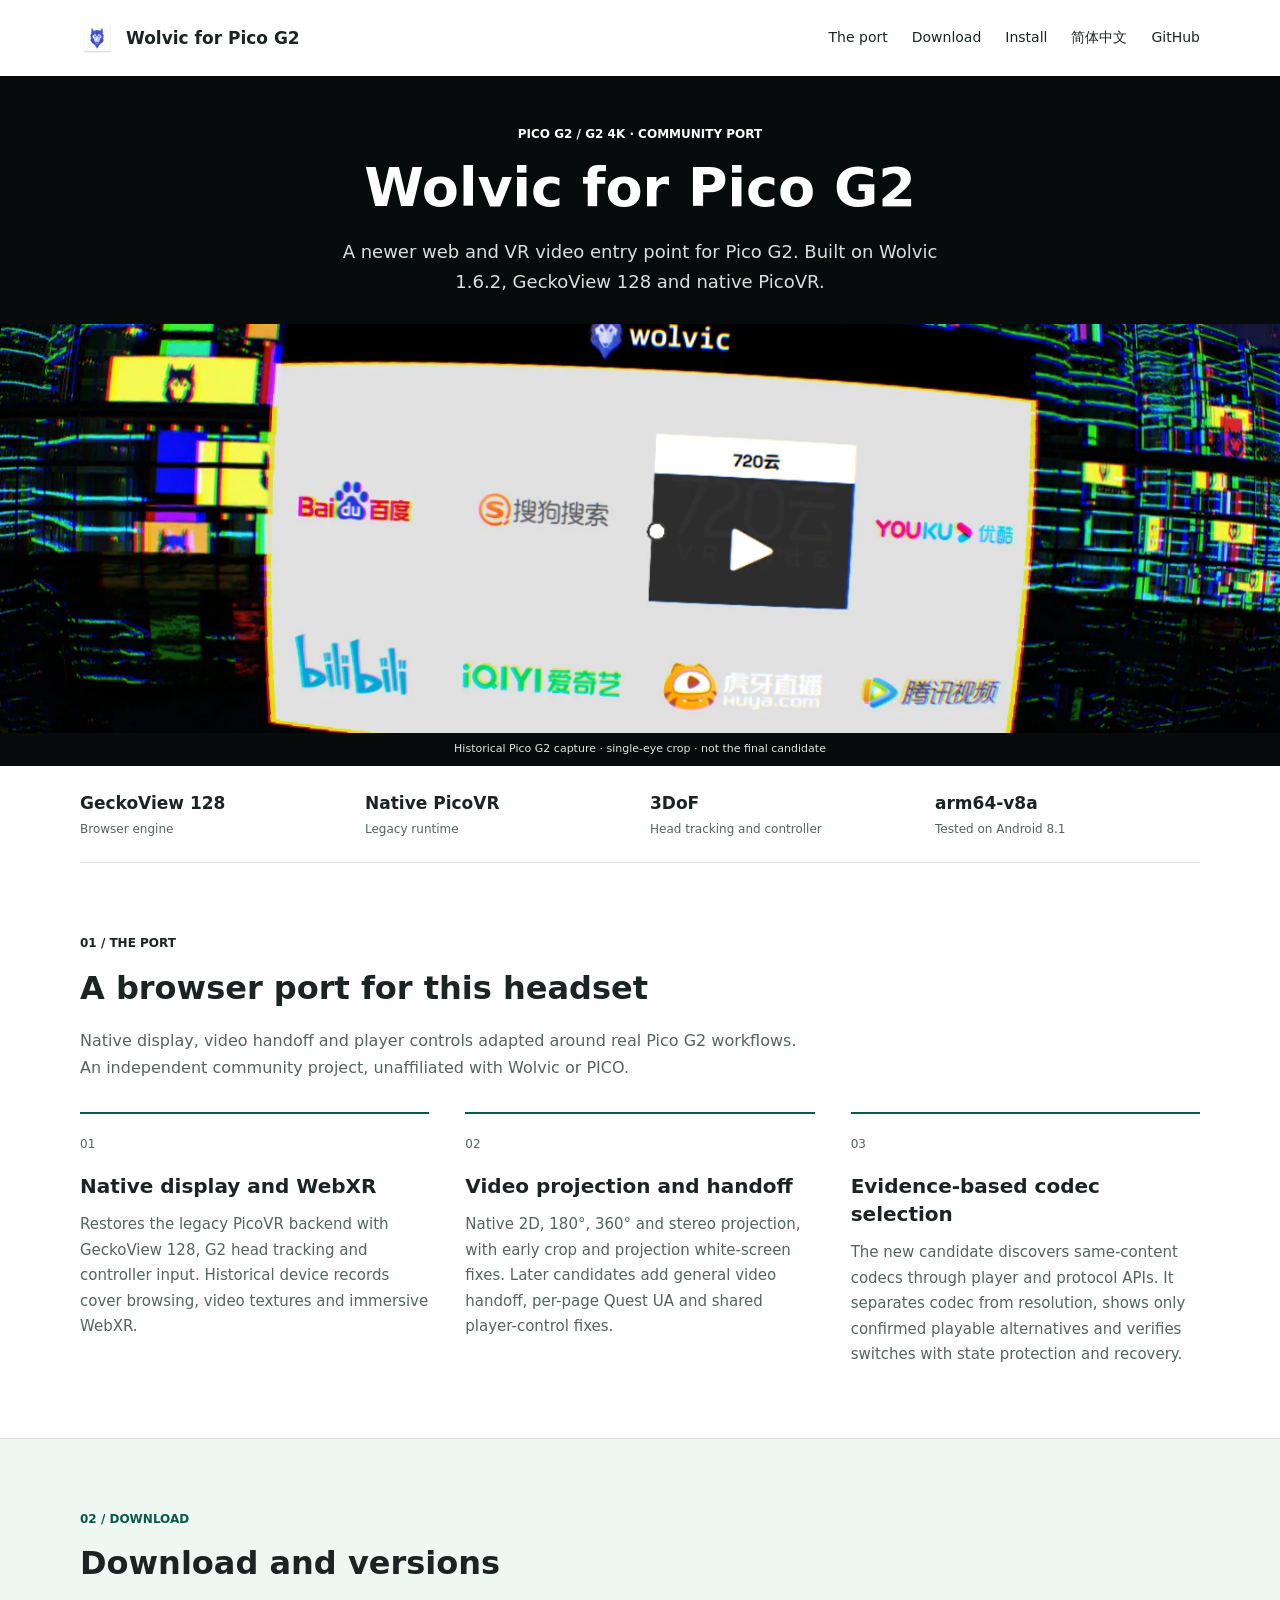
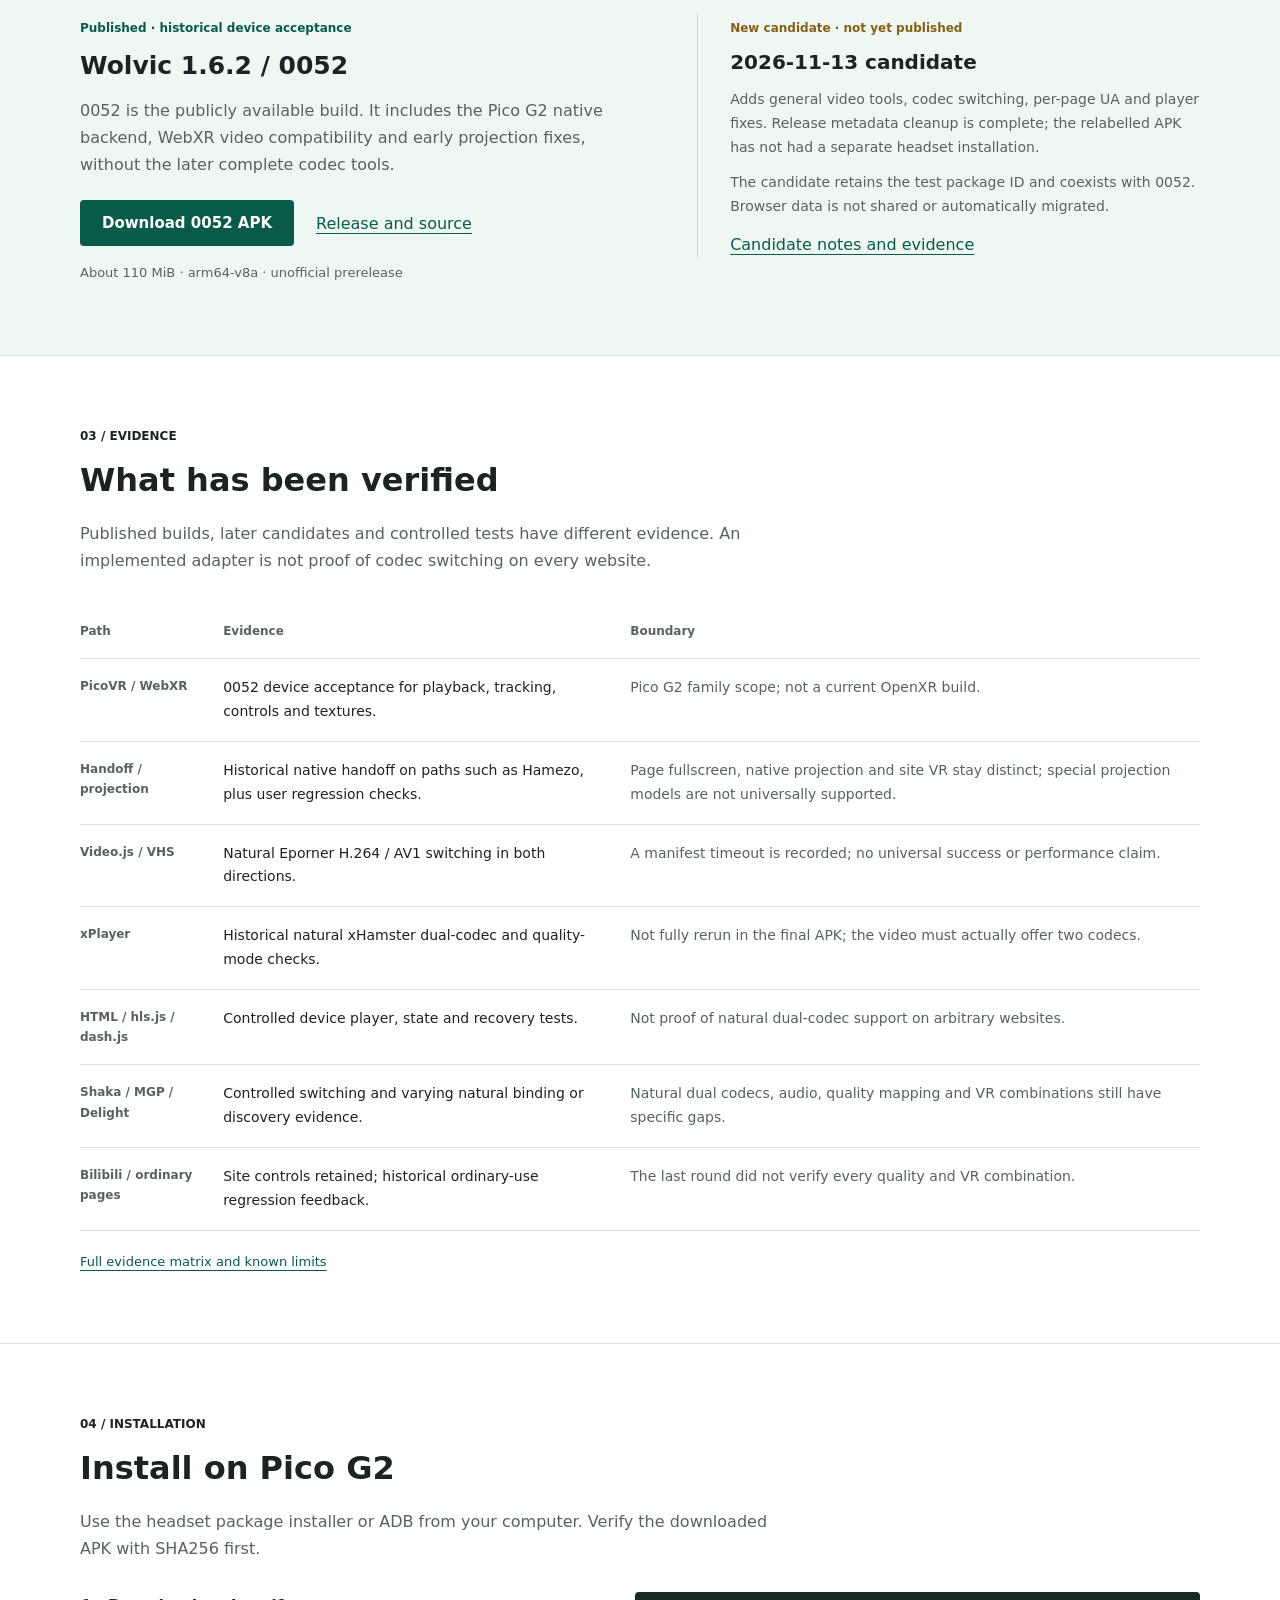
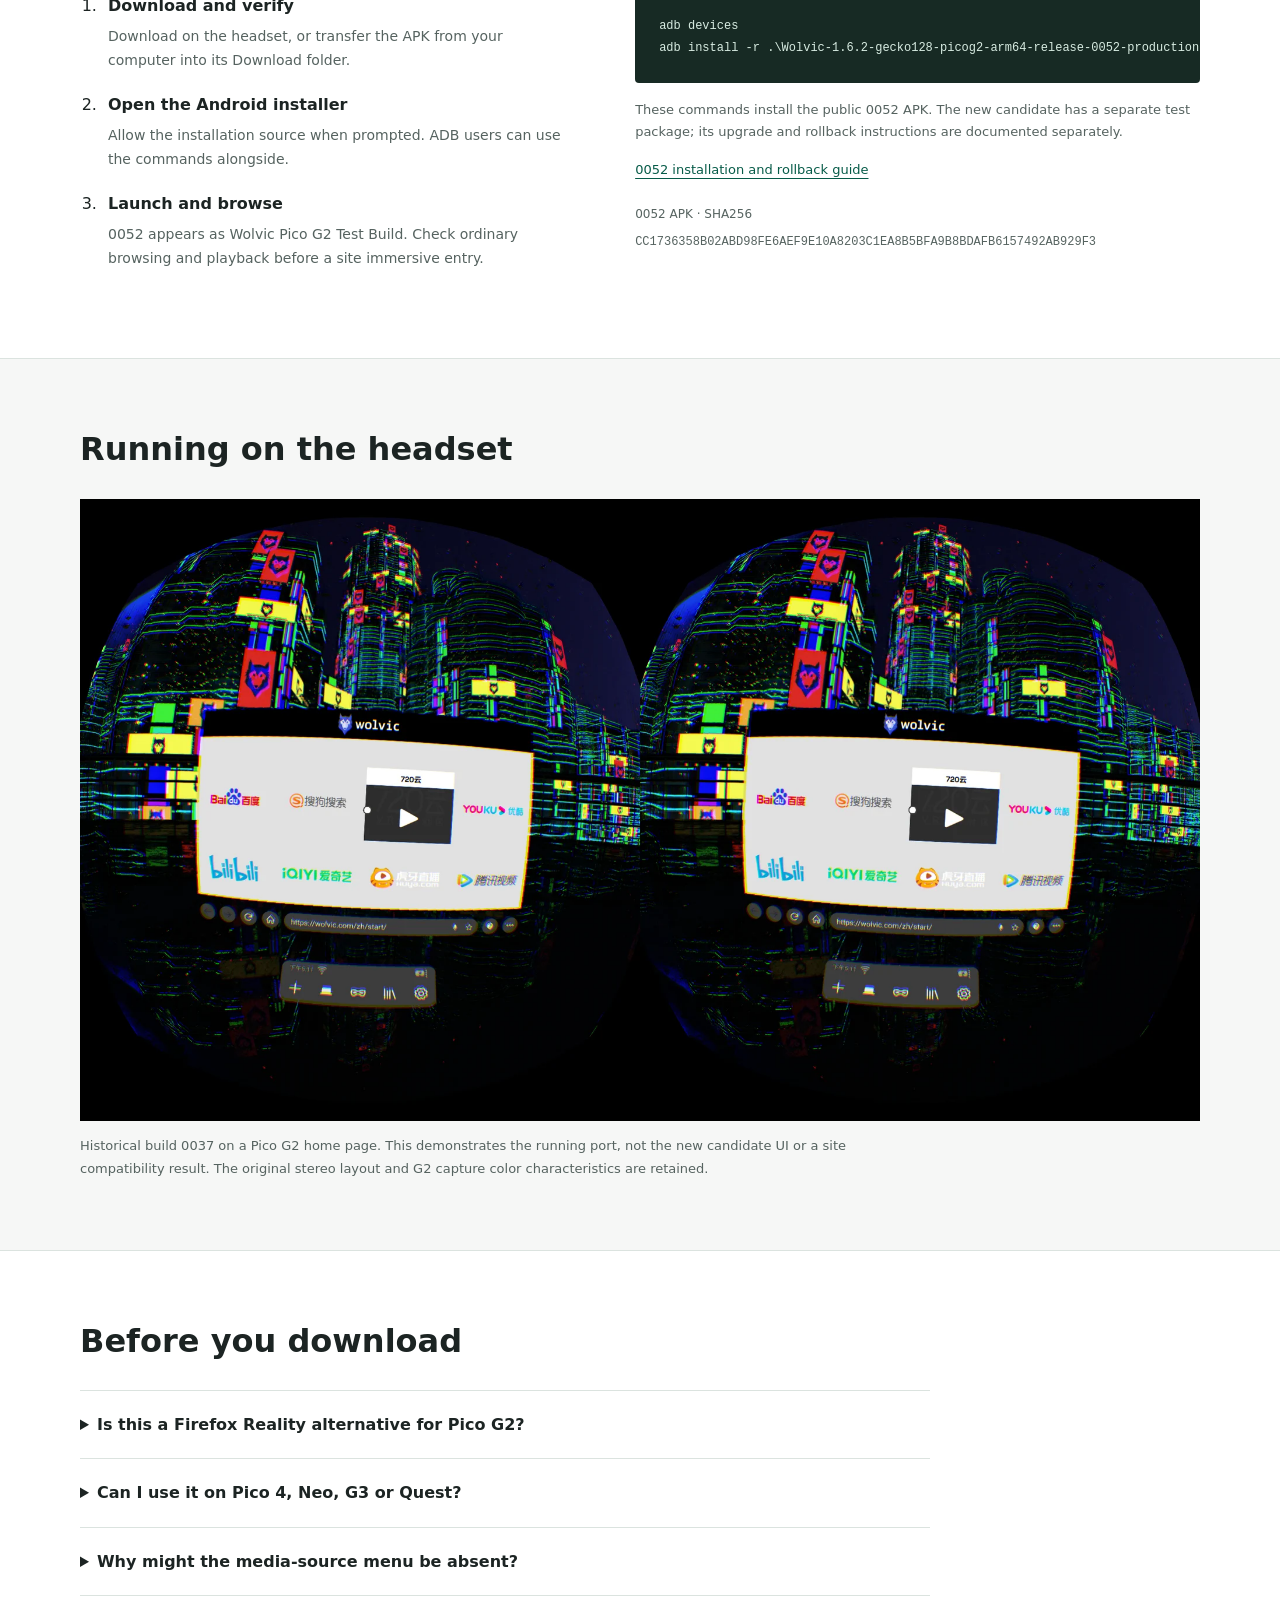
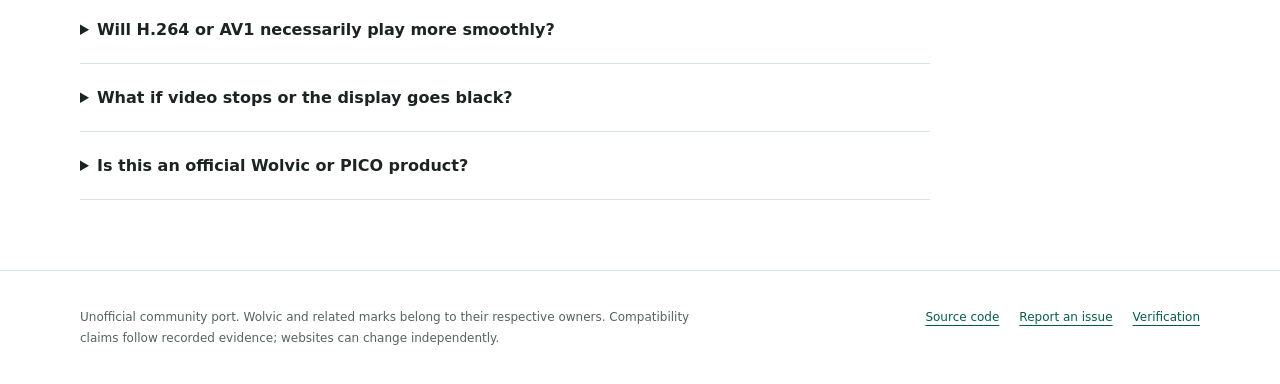
==== site/en/index.html @ 1dfa5e68 "Prepare Pico G2 release source and bilingual Pages showcase" ====
<!doctype html>
<html lang="en">
<head>
  <meta charset="utf-8">
  <meta name="viewport" content="width=device-width, initial-scale=1">
  <title>Wolvic for Pico G2 | G2 / G2 4K VR Browser</title>
  <meta name="description" content="An unofficial Wolvic browser for Pico G2 / G2 4K, with GeckoView 128, native PicoVR, 3DoF and WebXR video compatibility. Download the APK, installation guide and tested scope.">
  <meta name="robots" content="index,follow,max-image-preview:large">
  <link rel="canonical" href="https://c-y-t-258.github.io/wolvic-pico-g2-port/en/">
  <link rel="alternate" hreflang="zh-CN" href="https://c-y-t-258.github.io/wolvic-pico-g2-port/">
  <link rel="alternate" hreflang="en" href="https://c-y-t-258.github.io/wolvic-pico-g2-port/en/">
  <link rel="alternate" hreflang="x-default" href="https://c-y-t-258.github.io/wolvic-pico-g2-port/">
  <meta property="og:type" content="website">
  <meta property="og:site_name" content="Wolvic for Pico G2">
  <meta property="og:title" content="Wolvic for Pico G2 | G2 / G2 4K VR Browser">
  <meta property="og:description" content="An unofficial Wolvic browser for Pico G2 / G2 4K, with GeckoView 128, native PicoVR, 3DoF and WebXR video compatibility. Download the APK, installation guide and tested scope.">
  <meta property="og:url" content="https://c-y-t-258.github.io/wolvic-pico-g2-port/en/">
  <meta property="og:locale" content="en_US">
  <meta property="og:image" content="https://c-y-t-258.github.io/wolvic-pico-g2-port/assets/social-preview.png">
  <meta property="og:image:width" content="1200">
  <meta property="og:image:height" content="630">
  <meta property="og:image:alt" content="Wolvic for Pico G2 — GeckoView 128 / native PicoVR">
  <meta name="twitter:card" content="summary_large_image">
  <meta name="twitter:title" content="Wolvic for Pico G2 | G2 / G2 4K VR Browser">
  <meta name="twitter:description" content="An unofficial Wolvic browser for Pico G2 / G2 4K, with GeckoView 128, native PicoVR, 3DoF and WebXR video compatibility. Download the APK, installation guide and tested scope.">
  <meta name="twitter:image" content="https://c-y-t-258.github.io/wolvic-pico-g2-port/assets/social-preview.png">
  <meta name="theme-color" content="#075b48">
  <link rel="icon" href="../assets/wolvic-icon.png" type="image/png">
  <link rel="stylesheet" href="../assets/style.css">
  <script type="application/ld+json">{"@context":"https://schema.org","@type":"SoftwareApplication","name":"Wolvic for Pico G2","alternateName":["Pico G2 Wolvic browser","Pico G2 浏览器"],"applicationCategory":"BrowserApplication","operatingSystem":"Android (Pico G2, arm64-v8a)","description":"An unofficial Wolvic browser for Pico G2 / G2 4K, with GeckoView 128, native PicoVR, 3DoF and WebXR video compatibility. Download the APK, installation guide and tested scope.","url":"https://c-y-t-258.github.io/wolvic-pico-g2-port/en/","image":"https://c-y-t-258.github.io/wolvic-pico-g2-port/assets/wolvic-icon.png","softwareVersion":"1.6.2 / 0052","downloadUrl":"https://github.com/C-Y-T-258/wolvic-pico-g2-port/releases/download/picog2-1.6.2-0052/Wolvic-1.6.2-gecko128-picog2-arm64-release-0052-production-signed.apk","author":{"@type":"Person","name":"C-Y-T-258","url":"https://github.com/C-Y-T-258"},"offers":{"@type":"Offer","price":"0","priceCurrency":"USD"},"license":"https://github.com/C-Y-T-258/wolvic-pico-g2-port/blob/main/LICENSE","isBasedOn":"https://github.com/Igalia/wolvic"}</script>
</head>
<body>
  <a class="skip" href="#main">Skip to content</a>
  <header class="wrap topbar">
    <a class="identity" href="../index.html"><img src="../assets/wolvic-icon.png" alt="" width="34" height="34">Wolvic for Pico G2</a>
    <nav aria-label="Main navigation">
      <a href="#results">The port</a><a href="#download">Download</a><a href="#install">Install</a>
      <a href="../index.html" lang="zh-CN">简体中文</a>
      <a href="https://github.com/C-Y-T-258/wolvic-pico-g2-port">GitHub</a>
    </nav>
  </header>
  <main id="main">
    <section class="hero" aria-labelledby="title">
      <img class="hero-image" src="../assets/headset-single-eye.webp" alt="Historical Wolvic home page running inside the Pico G2 virtual environment" width="1440" height="1040" fetchpriority="high">
      <div class="hero-copy"><span class="eyebrow">Pico G2 / G2 4K · Community port</span><h1 id="title">Wolvic for Pico G2</h1><p>A newer web and VR video entry point for Pico G2. Built on Wolvic 1.6.2, GeckoView 128 and native PicoVR.</p></div>
      <p class="image-note">Historical Pico G2 capture · single-eye crop · not the final candidate</p>
    </section>
    <div class="wrap specbar"><div><strong>GeckoView 128</strong><span>Browser engine</span></div><div><strong>Native PicoVR</strong><span>Legacy runtime</span></div><div><strong>3DoF</strong><span>Head tracking and controller</span></div><div><strong>arm64-v8a</strong><span>Tested on Android 8.1</span></div></div>
    <section id="results" class="section"><div class="wrap">
      <span class="eyebrow">01 / The port</span><h2>A browser port for this headset</h2><p class="section-lead">Native display, video handoff and player controls adapted around real Pico G2 workflows. An independent community project, unaffiliated with Wolvic or PICO.</p>
      <div class="features"><article class="feature"><span class="number">01</span><h3>Native display and WebXR</h3><p>Restores the legacy PicoVR backend with GeckoView 128, G2 head tracking and controller input. Historical device records cover browsing, video textures and immersive WebXR.</p></article><article class="feature"><span class="number">02</span><h3>Video projection and handoff</h3><p>Native 2D, 180°, 360° and stereo projection, with early crop and projection white-screen fixes. Later candidates add general video handoff, per-page Quest UA and shared player-control fixes.</p></article><article class="feature"><span class="number">03</span><h3>Evidence-based codec selection</h3><p>The new candidate discovers same-content codecs through player and protocol APIs. It separates codec from resolution, shows only confirmed playable alternatives and verifies switches with state protection and recovery.</p></article></div>
    </div></section>
    <section id="download" class="section download-band"><div class="wrap">
      <div class="section-title"><div><span class="eyebrow">02 / Download</span><h2>Download and versions</h2></div></div>
      <div class="release-layout"><article>
        <span class="status">Published · historical device acceptance</span><h3 class="release-title">Wolvic 1.6.2 / 0052</h3><p class="release-copy">0052 is the publicly available build. It includes the Pico G2 native backend, WebXR video compatibility and early projection fixes, without the later complete codec tools.</p>
        <div class="actions"><a class="button" href="https://github.com/C-Y-T-258/wolvic-pico-g2-port/releases/download/picog2-1.6.2-0052/Wolvic-1.6.2-gecko128-picog2-arm64-release-0052-production-signed.apk">Download 0052 APK</a><a href="https://github.com/C-Y-T-258/wolvic-pico-g2-port/releases/tag/picog2-1.6.2-0052">Release and source</a></div>
        <p class="meta">About 110 MiB · arm64-v8a · unofficial prerelease</p>
      </article><article class="candidate"><span class="status pending">New candidate · not yet published</span><h3>2026-11-13 candidate</h3><p>Adds general video tools, codec switching, per-page UA and player fixes. Release metadata cleanup is complete; the relabelled APK has not had a separate headset installation.</p><p>The candidate retains the test package ID and coexists with 0052. Browser data is not shared or automatically migrated.</p><a href="https://github.com/C-Y-T-258/wolvic-pico-g2-port/blob/main/docs/RELEASE_20261113.md">Candidate notes and evidence</a></article></div>
    </div></section>
    <section id="coverage" class="section"><div class="wrap">
      <span class="eyebrow">03 / Evidence</span><h2>What has been verified</h2><p class="section-lead">Published builds, later candidates and controlled tests have different evidence. An implemented adapter is not proof of codec switching on every website.</p>
      <div class="table-scroll" role="region" aria-label="What has been verified" tabindex="0"><table><thead><tr><th scope="col">Path</th><th scope="col">Evidence</th><th scope="col">Boundary</th></tr></thead><tbody><tr><th scope="row">PicoVR / WebXR</th><td data-label="Evidence">0052 device acceptance for playback, tracking, controls and textures.</td><td data-label="Boundary">Pico G2 family scope; not a current OpenXR build.</td></tr><tr><th scope="row">Handoff / projection</th><td data-label="Evidence">Historical native handoff on paths such as Hamezo, plus user regression checks.</td><td data-label="Boundary">Page fullscreen, native projection and site VR stay distinct; special projection models are not universally supported.</td></tr><tr><th scope="row">Video.js / VHS</th><td data-label="Evidence">Natural Eporner H.264 / AV1 switching in both directions.</td><td data-label="Boundary">A manifest timeout is recorded; no universal success or performance claim.</td></tr><tr><th scope="row">xPlayer</th><td data-label="Evidence">Historical natural xHamster dual-codec and quality-mode checks.</td><td data-label="Boundary">Not fully rerun in the final APK; the video must actually offer two codecs.</td></tr><tr><th scope="row">HTML / hls.js / dash.js</th><td data-label="Evidence">Controlled device player, state and recovery tests.</td><td data-label="Boundary">Not proof of natural dual-codec support on arbitrary websites.</td></tr><tr><th scope="row">Shaka / MGP / Delight</th><td data-label="Evidence">Controlled switching and varying natural binding or discovery evidence.</td><td data-label="Boundary">Natural dual codecs, audio, quality mapping and VR combinations still have specific gaps.</td></tr><tr><th scope="row">Bilibili / ordinary pages</th><td data-label="Evidence">Site controls retained; historical ordinary-use regression feedback.</td><td data-label="Boundary">The last round did not verify every quality and VR combination.</td></tr></tbody></table></div>
      <p class="evidence-note"><a href="https://github.com/C-Y-T-258/wolvic-pico-g2-port/blob/main/docs/RELEASE_20261113.md">Full evidence matrix and known limits</a></p>
    </div></section>
    <section id="install" class="section"><div class="wrap">
      <span class="eyebrow">04 / Installation</span><h2>Install on Pico G2</h2><p class="section-lead">Use the headset package installer or ADB from your computer. Verify the downloaded APK with SHA256 first.</p>
      <div class="install-grid"><ol class="steps"><li><strong>Download and verify</strong><p>Download on the headset, or transfer the APK from your computer into its Download folder.</p></li><li><strong>Open the Android installer</strong><p>Allow the installation source when prompted. ADB users can use the commands alongside.</p></li><li><strong>Launch and browse</strong><p>0052 appears as Wolvic Pico G2 Test Build. Check ordinary browsing and playback before a site immersive entry.</p></li></ol>
      <div><pre class="terminal"><code>adb devices
adb install -r .\Wolvic-1.6.2-gecko128-picog2-arm64-release-0052-production-signed.apk</code></pre><p class="meta">These commands install the public 0052 APK. The new candidate has a separate test package; its upgrade and rollback instructions are documented separately.</p><p class="meta"><a href="https://github.com/C-Y-T-258/wolvic-pico-g2-port/blob/main/README.md">0052 installation and rollback guide</a></p>
      <div class="checksum">0052 APK · SHA256<code>CC1736358B02ABD98FE6AEF9E10A8203C1EA8B5BFA9B8BDAFB6157492AB929F3</code></div></div></div>
    </div></section>
    <section class="section gallery"><div class="wrap"><div class="section-title"><h2>Running on the headset</h2></div>
      <figure><a href="../assets/headset-stereo.webp"><img src="../assets/headset-stereo.webp" alt="Stereo screenshot of Wolvic build 0037 running on Pico G2" width="1920" height="1067" loading="lazy"></a><figcaption>Historical build 0037 on a Pico G2 home page. This demonstrates the running port, not the new candidate UI or a site compatibility result. The original stereo layout and G2 capture color characteristics are retained.</figcaption></figure>
    </div></section>
    <section id="faq" class="section"><div class="wrap"><h2>Before you download</h2><div class="faq" style="margin-top:28px"><details><summary>Is this a Firefox Reality alternative for Pico G2?</summary><p>It is a community alternative based on Wolvic 1.6.2 and GeckoView 128. It brings a newer web engine to Pico G2, without promising compatibility with every modern website or streaming service.</p></details><details><summary>Can I use it on Pico 4, Neo, G3 or Quest?</summary><p>This port targets the Pico G2 / G2 4K family. The tested device is a G2 running Android 8.1; builds are arm64 only. Other headsets are unverified and should use their officially supported browser.</p></details><details><summary>Why might the media-source menu be absent?</summary><p>Codec selection belongs to the new candidate, not the complete 0052 feature set. It requires at least two verified playable codecs for the same content. Single codecs, resolution-only choices, unknown identity or unsupported playback stay hidden.</p></details><details><summary>Will H.264 or AV1 necessarily play more smoothly?</summary><p>No. Network, bitrate, resolution, player and device decoding support all affect playback. The recorded tests demonstrate switching on specific paths, not a controlled same-spec performance comparison.</p></details><details><summary>What if video stops or the display goes black?</summary><p>Separate network failures from decoding problems and test ordinary video first. A full headset reboot recovered a historical codec/Surface resource failure; that is a recovery method, not a proven permanent fix.</p></details><details><summary>Is this an official Wolvic or PICO product?</summary><p>No. This is a community legacy-device port using native PicoVR rather than the current picoxr OpenXR backend. Derived source is MPL-2.0; third-party components retain their own licenses.</p></details></div></div></section>
  </main>
  <footer class="wrap footer"><p>Unofficial community port. Wolvic and related marks belong to their respective owners. Compatibility claims follow recorded evidence; websites can change independently.</p><div class="footer-links"><a href="https://github.com/C-Y-T-258/wolvic-pico-g2-port">Source code</a><a href="https://github.com/C-Y-T-258/wolvic-pico-g2-port/issues">Report an issue</a><a href="https://github.com/C-Y-T-258/wolvic-pico-g2-port/blob/main/docs/VERIFICATION.md">Verification</a></div></footer>
</body>
</html>
---- site/assets/style.css ----
:root {
  color-scheme: light;
  --ink: #1c2423;
  --muted: #566360;
  --paper: #ffffff;
  --line: #dbe3df;
  --green: #075b48;
  --pale: #eff7f3;
  --gold: #856014;
}
* { box-sizing: border-box; }
html { scroll-behavior: smooth; scroll-padding-top: 88px; }
body { margin: 0; background: var(--paper); color: var(--ink); font: 16px/1.7 system-ui, -apple-system, "Segoe UI", "Microsoft YaHei", sans-serif; letter-spacing: 0; }
a { color: var(--green); text-underline-offset: 4px; }
a:hover { text-decoration-thickness: 2px; }
a:focus-visible, summary:focus-visible { outline: 3px solid #bd7c11; outline-offset: 5px; }
img { display: block; max-width: 100%; height: auto; }
h1, h2, h3, p { margin: 0; }
h1 { font-size: 54px; line-height: 1.12; font-weight: 650; }
h2 { font-size: 32px; line-height: 1.3; font-weight: 650; }
h3 { font-size: 20px; line-height: 1.4; font-weight: 650; }
p + p { margin-top: 16px; }
.wrap { width: min(1120px, calc(100% - 64px)); margin-inline: auto; }
.skip { position: absolute; left: 12px; top: -100px; z-index: 20; background: white; padding: 12px; }
.skip:focus { top: 12px; }
.topbar { min-height: 76px; display: flex; align-items: center; gap: 24px; justify-content: space-between; }
.identity { display: flex; align-items: center; gap: 12px; color: var(--ink); text-decoration: none; font-size: 17px; font-weight: 650; }
.identity img { width: 34px; height: 34px; }
nav { display: flex; flex-wrap: wrap; gap: 24px; align-items: center; font-size: 14px; }
nav a { color: var(--ink); text-decoration: none; padding: 8px 0; }
nav a:hover { text-decoration: underline; }
.hero { position: relative; isolation: isolate; overflow: hidden; height: min(690px, calc(100svh - 148px)); min-height: 480px; background: #080b0b; color: white; text-align: center; }
.hero-image { position: absolute; z-index: -1; inset: auto 0 0; width: 100%; height: 64%; object-fit: cover; object-position: center 40%; }
.hero-copy { padding-top: 48px; max-width: 850px; margin-inline: auto; padding-inline: 24px; }
.eyebrow { display: block; margin-bottom: 14px; text-transform: uppercase; font-size: 12px; font-weight: 650; letter-spacing: 0; }
.hero p { font-size: 18px; color: #d9e1df; max-width: 640px; margin: 18px auto 0; }
.hero .image-note { position: absolute; bottom: 0; left: 0; right: 0; padding: 7px 12px; background: #080b0b; font-size: 11px; color: #dce5df; margin: 0; max-width: none; }
.specbar { display: grid; grid-template-columns: repeat(4, 1fr); gap: 20px; padding-block: 23px; border-bottom: 1px solid var(--line); }
.specbar strong, .specbar span { display: block; }
.specbar strong { font-size: 17px; }
.specbar span { font-size: 12px; color: var(--muted); margin-top: 1px; }
.section { padding-block: 70px; border-bottom: 1px solid var(--line); }
.section-lead { max-width: 720px; margin: 18px 0 30px; color: var(--muted); }
.section-title { display: flex; align-items: end; justify-content: space-between; gap: 24px; margin-bottom: 28px; }
.section-title .eyebrow { color: var(--green); }
.features { display: grid; grid-template-columns: repeat(3, 1fr); gap: 36px; }
.feature { padding-top: 20px; border-top: 2px solid var(--green); }
.feature .number { display: block; color: var(--muted); font-size: 12px; margin-bottom: 18px; }
.feature p { margin-top: 12px; color: var(--muted); font-size: 15px; }
.download-band { background: var(--pale); }
.release-layout { display: grid; grid-template-columns: 1.1fr 1fr; gap: 64px; align-items: start; }
.release-layout > *, .install-grid > * { min-width: 0; }
.status { display: inline-block; color: var(--green); font-size: 12px; font-weight: 650; margin-bottom: 10px; }
.status.pending { color: var(--gold); }
.release-title { font-size: 25px; }
.release-copy { color: var(--muted); margin: 14px 0 22px; }
.actions { display: flex; flex-wrap: wrap; gap: 12px 22px; align-items: center; }
.button { display: inline-flex; align-items: center; justify-content: center; min-height: 46px; background: var(--green); color: white; padding: 10px 22px; border-radius: 4px; font-size: 15px; font-weight: 600; text-decoration: none; }
.button:hover { background: #064a3b; text-decoration: underline; }
.meta { font-size: 13px; color: var(--muted); margin-top: 16px; }
.candidate { border-left: 1px solid #c9d9d0; padding-left: 32px; }
.candidate p { color: var(--muted); font-size: 14px; margin: 12px 0; }
.table-scroll { overflow-x: auto; }
table { width: 100%; border-collapse: collapse; text-align: left; font-size: 14px; }
caption { text-align: left; color: var(--muted); margin-bottom: 16px; }
th { font-weight: 650; font-size: 12px; color: var(--muted); }
td, th { padding: 17px 18px 17px 0; border-bottom: 1px solid var(--line); vertical-align: top; }
td:first-child { width: 24%; font-weight: 600; }
td:last-child { color: var(--muted); }
.evidence-note { font-size: 13px; color: var(--muted); margin-top: 20px; max-width: 900px; }
.install-grid { display: grid; grid-template-columns: 1fr 1.15fr; gap: 64px; }
.steps { padding-left: 22px; margin: 0; }
.steps li { padding-left: 6px; margin-bottom: 18px; }
.steps p { color: var(--muted); font-size: 14px; margin-top: 6px; }
.terminal { background: #172a24; color: #d8ece2; padding: 24px; border-radius: 4px; overflow: auto; font-size: 12px; line-height: 1.8; margin: 0 0 16px; white-space: pre; }
code { font-family: ui-monospace, Consolas, monospace; overflow-wrap: anywhere; }
.checksum { margin-top: 22px; font-size: 12px; color: var(--muted); }
.checksum code { display: block; margin-top: 8px; word-break: break-all; }
.gallery { background: #f6f7f6; }
.gallery figure { margin: 0; }
.gallery img { width: 100%; background: #000; }
figcaption { padding-top: 14px; font-size: 13px; color: var(--muted); max-width: 850px; }
.faq { max-width: 850px; }
details { border-top: 1px solid var(--line); padding: 20px 0; }
details:last-child { border-bottom: 1px solid var(--line); }
summary { cursor: pointer; font-weight: 600; padding-right: 24px; }
details p { color: var(--muted); font-size: 15px; margin-top: 12px; }
.footer { padding-block: 36px; display: flex; align-items: start; justify-content: space-between; gap: 32px; font-size: 12px; color: var(--muted); }
.footer p { max-width: 650px; }
.footer-links { display: flex; gap: 20px; white-space: nowrap; }
@media (min-width: 1600px) { .hero-image { height: 65%; } }
@media (max-width: 760px) {
  .wrap { width: calc(100% - 36px); }
  .topbar { min-height: 96px; padding-block: 13px; flex-wrap: wrap; gap: 7px; }
  nav { width: 100%; justify-content: space-between; gap: 10px; font-size: 13px; }
  .identity { font-size: 15px; }
  .identity img { width: 28px; height: 28px; }
  h1 { font-size: 38px; }
  h2 { font-size: 27px; }
  .hero { min-height: 420px; height: min(560px, calc(100svh - 200px)); }
  .hero-copy { padding-top: 30px; padding-inline: 18px; }
  .hero p { font-size: 16px; margin-top: 14px; }
  .hero-image { height: 48%; object-fit: contain; }
  .hero .image-note { font-size: 10px; }
  .specbar { grid-template-columns: repeat(2, 1fr); gap: 14px; padding-block: 20px; }
  .specbar strong { font-size: 15px; }
  .section { padding-block: 46px; }
  .features, .release-layout, .install-grid { grid-template-columns: 1fr; gap: 30px; }
  .feature { padding-top: 16px; }
  .feature .number { margin-bottom: 10px; }
  .candidate { border-left: 0; border-top: 1px solid #c9d9d0; padding-left: 0; padding-top: 24px; }
  .section-title { align-items: start; flex-direction: column; gap: 8px; }
  table { min-width: 0; }
  thead { position: absolute; width: 1px; height: 1px; clip-path: inset(50%); overflow: hidden; }
  tbody tr { display: block; padding-block: 18px; border-bottom: 1px solid var(--line); }
  tbody th, tbody td { display: block; width: 100%; border: 0; padding: 5px 0; }
  tbody th { color: var(--ink); font-size: 16px; }
  tbody td::before { content: attr(data-label); display: block; font-size: 11px; color: var(--green); font-weight: 600; margin-bottom: 3px; }
  .terminal { padding: 18px; font-size: 11px; }
  .footer { flex-direction: column; gap: 18px; }
}
@media (max-width: 360px) { h1 { font-size: 32px; } }
@media (prefers-reduced-motion: reduce) { html { scroll-behavior: auto; } }
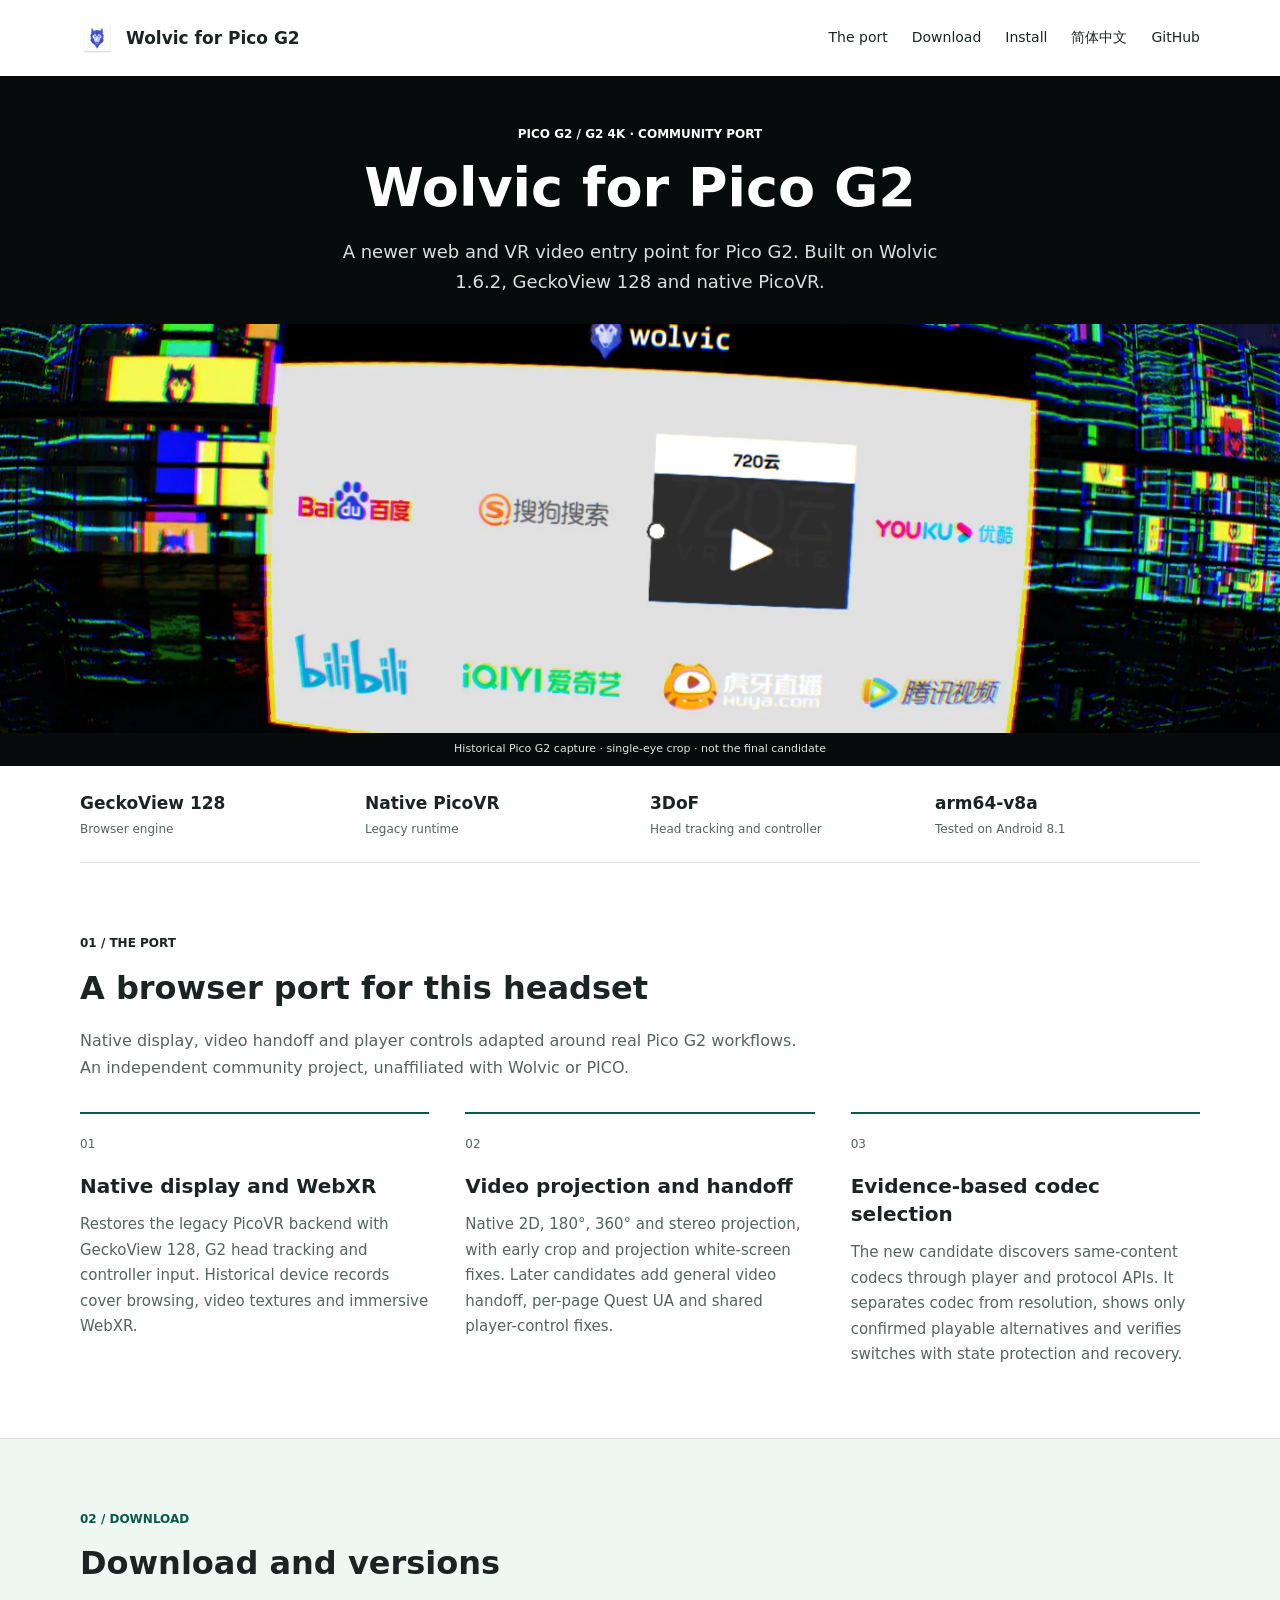
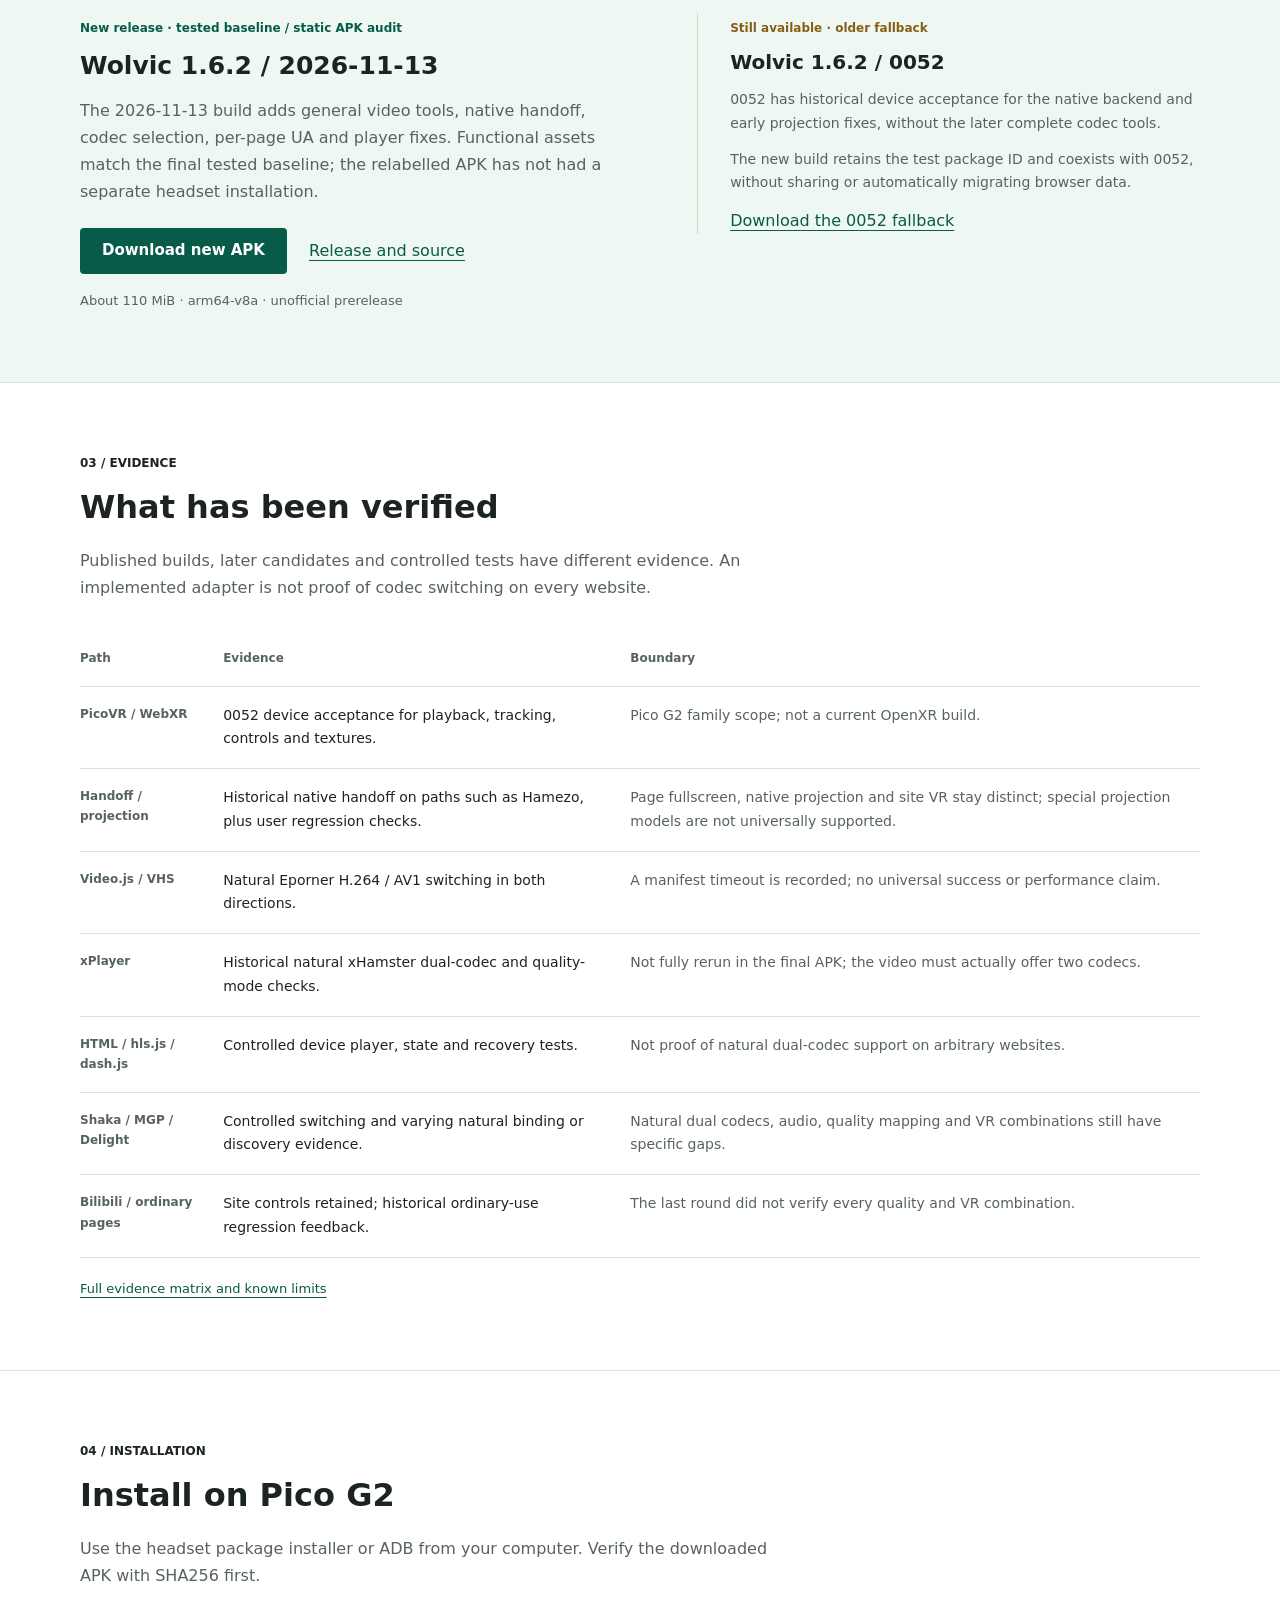
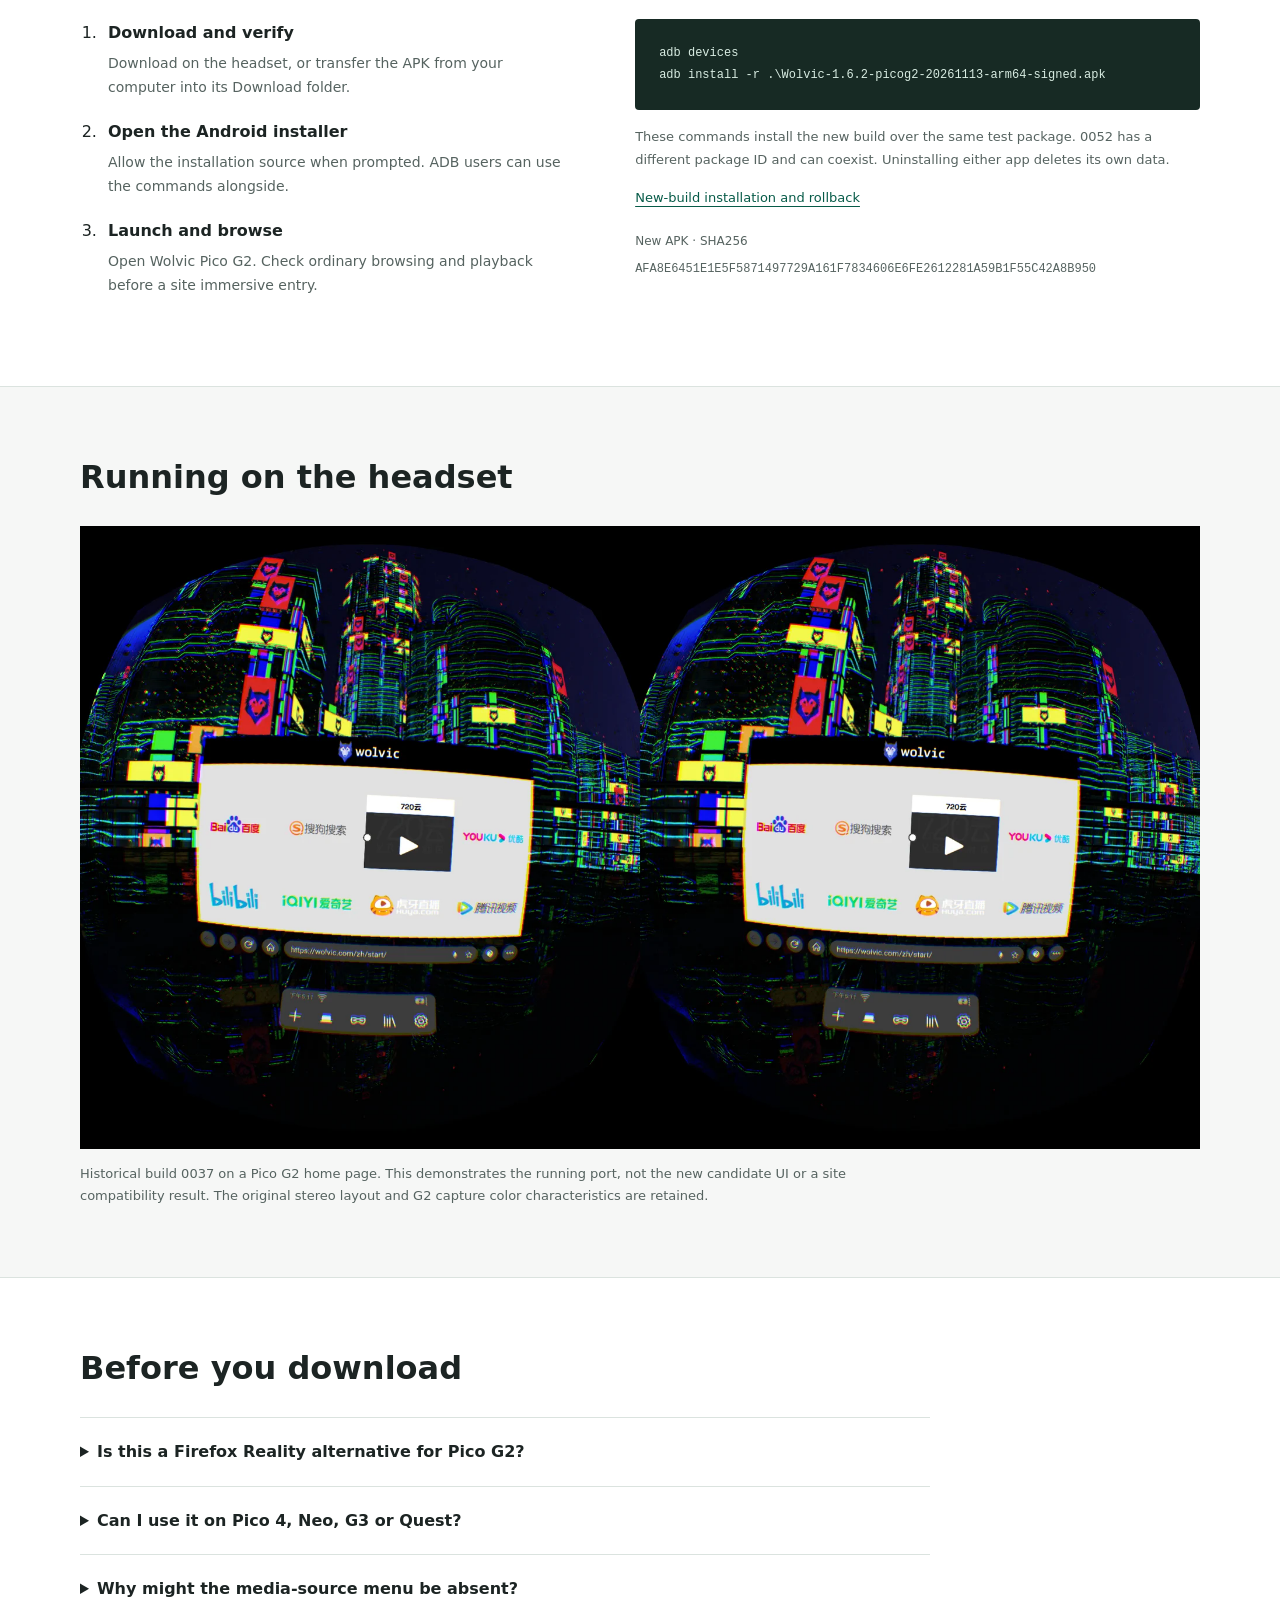
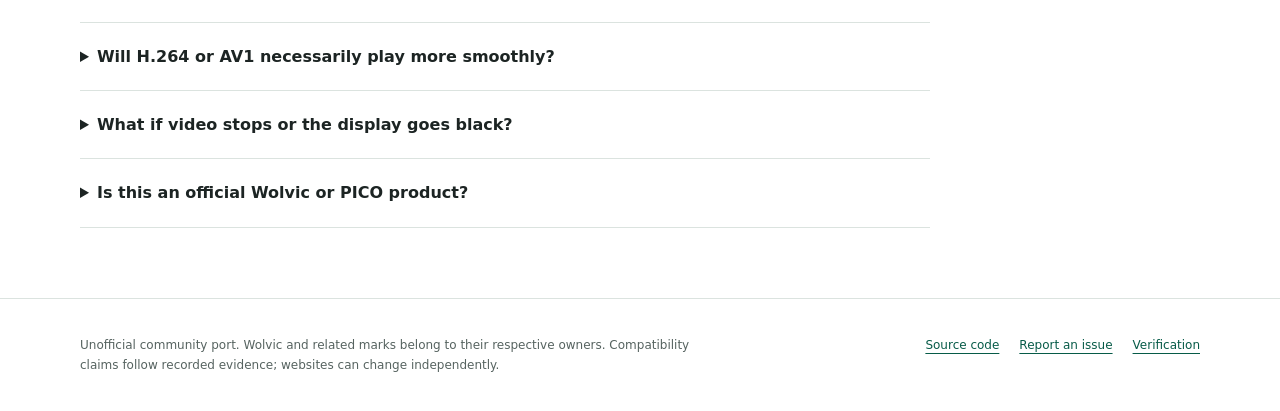
==== commit 482d0317: "Publish community release documentation and live website state" ====
--- a/site/en/index.html
+++ b/site/en/index.html
@@ -27,7 +27,7 @@
   <meta name="theme-color" content="#075b48">
   <link rel="icon" href="../assets/wolvic-icon.png" type="image/png">
   <link rel="stylesheet" href="../assets/style.css">
-  <script type="application/ld+json">{"@context":"https://schema.org","@type":"SoftwareApplication","name":"Wolvic for Pico G2","alternateName":["Pico G2 Wolvic browser","Pico G2 浏览器"],"applicationCategory":"BrowserApplication","operatingSystem":"Android (Pico G2, arm64-v8a)","description":"An unofficial Wolvic browser for Pico G2 / G2 4K, with GeckoView 128, native PicoVR, 3DoF and WebXR video compatibility. Download the APK, installation guide and tested scope.","url":"https://c-y-t-258.github.io/wolvic-pico-g2-port/en/","image":"https://c-y-t-258.github.io/wolvic-pico-g2-port/assets/wolvic-icon.png","softwareVersion":"1.6.2 / 0052","downloadUrl":"https://github.com/C-Y-T-258/wolvic-pico-g2-port/releases/download/picog2-1.6.2-0052/Wolvic-1.6.2-gecko128-picog2-arm64-release-0052-production-signed.apk","author":{"@type":"Person","name":"C-Y-T-258","url":"https://github.com/C-Y-T-258"},"offers":{"@type":"Offer","price":"0","priceCurrency":"USD"},"license":"https://github.com/C-Y-T-258/wolvic-pico-g2-port/blob/main/LICENSE","isBasedOn":"https://github.com/Igalia/wolvic"}</script>
+  <script type="application/ld+json">{"@context":"https://schema.org","@type":"SoftwareApplication","name":"Wolvic for Pico G2","alternateName":["Pico G2 Wolvic browser","Pico G2 浏览器"],"applicationCategory":"BrowserApplication","operatingSystem":"Android (Pico G2, arm64-v8a)","description":"An unofficial Wolvic browser for Pico G2 / G2 4K, with GeckoView 128, native PicoVR, 3DoF and WebXR video compatibility. Download the APK, installation guide and tested scope.","url":"https://c-y-t-258.github.io/wolvic-pico-g2-port/en/","image":"https://c-y-t-258.github.io/wolvic-pico-g2-port/assets/wolvic-icon.png","softwareVersion":"1.6.2-picog2-20261113","downloadUrl":"https://github.com/C-Y-T-258/wolvic-pico-g2-port/releases/download/picog2-1.6.2-20261113/Wolvic-1.6.2-picog2-20261113-arm64-signed.apk","author":{"@type":"Person","name":"C-Y-T-258","url":"https://github.com/C-Y-T-258"},"offers":{"@type":"Offer","price":"0","priceCurrency":"USD"},"license":"https://github.com/C-Y-T-258/wolvic-pico-g2-port/blob/main/LICENSE","isBasedOn":"https://github.com/Igalia/wolvic"}</script>
 </head>
 <body>
   <a class="skip" href="#main">Skip to content</a>
@@ -53,10 +53,10 @@
     <section id="download" class="section download-band"><div class="wrap">
       <div class="section-title"><div><span class="eyebrow">02 / Download</span><h2>Download and versions</h2></div></div>
       <div class="release-layout"><article>
-        <span class="status">Published · historical device acceptance</span><h3 class="release-title">Wolvic 1.6.2 / 0052</h3><p class="release-copy">0052 is the publicly available build. It includes the Pico G2 native backend, WebXR video compatibility and early projection fixes, without the later complete codec tools.</p>
-        <div class="actions"><a class="button" href="https://github.com/C-Y-T-258/wolvic-pico-g2-port/releases/download/picog2-1.6.2-0052/Wolvic-1.6.2-gecko128-picog2-arm64-release-0052-production-signed.apk">Download 0052 APK</a><a href="https://github.com/C-Y-T-258/wolvic-pico-g2-port/releases/tag/picog2-1.6.2-0052">Release and source</a></div>
+        <span class="status">New release · tested baseline / static APK audit</span><h3 class="release-title">Wolvic 1.6.2 / 2026-11-13</h3><p class="release-copy">The 2026-11-13 build adds general video tools, native handoff, codec selection, per-page UA and player fixes. Functional assets match the final tested baseline; the relabelled APK has not had a separate headset installation.</p>
+        <div class="actions"><a class="button" href="https://github.com/C-Y-T-258/wolvic-pico-g2-port/releases/download/picog2-1.6.2-20261113/Wolvic-1.6.2-picog2-20261113-arm64-signed.apk">Download new APK</a><a href="https://github.com/C-Y-T-258/wolvic-pico-g2-port/releases/tag/picog2-1.6.2-20261113">Release and source</a></div>
         <p class="meta">About 110 MiB · arm64-v8a · unofficial prerelease</p>
-      </article><article class="candidate"><span class="status pending">New candidate · not yet published</span><h3>2026-11-13 candidate</h3><p>Adds general video tools, codec switching, per-page UA and player fixes. Release metadata cleanup is complete; the relabelled APK has not had a separate headset installation.</p><p>The candidate retains the test package ID and coexists with 0052. Browser data is not shared or automatically migrated.</p><a href="https://github.com/C-Y-T-258/wolvic-pico-g2-port/blob/main/docs/RELEASE_20261113.md">Candidate notes and evidence</a></article></div>
+      </article><article class="candidate"><span class="status pending">Still available · older fallback</span><h3>Wolvic 1.6.2 / 0052</h3><p>0052 has historical device acceptance for the native backend and early projection fixes, without the later complete codec tools.</p><p>The new build retains the test package ID and coexists with 0052, without sharing or automatically migrating browser data.</p><a href="https://github.com/C-Y-T-258/wolvic-pico-g2-port/releases/tag/picog2-1.6.2-0052">Download the 0052 fallback</a></article></div>
     </div></section>
     <section id="coverage" class="section"><div class="wrap">
       <span class="eyebrow">03 / Evidence</span><h2>What has been verified</h2><p class="section-lead">Published builds, later candidates and controlled tests have different evidence. An implemented adapter is not proof of codec switching on every website.</p>
@@ -65,15 +65,15 @@
     </div></section>
     <section id="install" class="section"><div class="wrap">
       <span class="eyebrow">04 / Installation</span><h2>Install on Pico G2</h2><p class="section-lead">Use the headset package installer or ADB from your computer. Verify the downloaded APK with SHA256 first.</p>
-      <div class="install-grid"><ol class="steps"><li><strong>Download and verify</strong><p>Download on the headset, or transfer the APK from your computer into its Download folder.</p></li><li><strong>Open the Android installer</strong><p>Allow the installation source when prompted. ADB users can use the commands alongside.</p></li><li><strong>Launch and browse</strong><p>0052 appears as Wolvic Pico G2 Test Build. Check ordinary browsing and playback before a site immersive entry.</p></li></ol>
+      <div class="install-grid"><ol class="steps"><li><strong>Download and verify</strong><p>Download on the headset, or transfer the APK from your computer into its Download folder.</p></li><li><strong>Open the Android installer</strong><p>Allow the installation source when prompted. ADB users can use the commands alongside.</p></li><li><strong>Launch and browse</strong><p>Open Wolvic Pico G2. Check ordinary browsing and playback before a site immersive entry.</p></li></ol>
       <div><pre class="terminal"><code>adb devices
-adb install -r .\Wolvic-1.6.2-gecko128-picog2-arm64-release-0052-production-signed.apk</code></pre><p class="meta">These commands install the public 0052 APK. The new candidate has a separate test package; its upgrade and rollback instructions are documented separately.</p><p class="meta"><a href="https://github.com/C-Y-T-258/wolvic-pico-g2-port/blob/main/README.md">0052 installation and rollback guide</a></p>
-      <div class="checksum">0052 APK · SHA256<code>CC1736358B02ABD98FE6AEF9E10A8203C1EA8B5BFA9B8BDAFB6157492AB929F3</code></div></div></div>
+adb install -r .\Wolvic-1.6.2-picog2-20261113-arm64-signed.apk</code></pre><p class="meta">These commands install the new build over the same test package. 0052 has a different package ID and can coexist. Uninstalling either app deletes its own data.</p><p class="meta"><a href="https://github.com/C-Y-T-258/wolvic-pico-g2-port/blob/main/docs/INSTALL_ROLLBACK_20261113.md">New-build installation and rollback</a></p>
+      <div class="checksum">New APK · SHA256<code>AFA8E6451E1E5F5871497729A161F7834606E6FE2612281A59B1F55C42A8B950</code></div></div></div>
     </div></section>
     <section class="section gallery"><div class="wrap"><div class="section-title"><h2>Running on the headset</h2></div>
       <figure><a href="../assets/headset-stereo.webp"><img src="../assets/headset-stereo.webp" alt="Stereo screenshot of Wolvic build 0037 running on Pico G2" width="1920" height="1067" loading="lazy"></a><figcaption>Historical build 0037 on a Pico G2 home page. This demonstrates the running port, not the new candidate UI or a site compatibility result. The original stereo layout and G2 capture color characteristics are retained.</figcaption></figure>
     </div></section>
-    <section id="faq" class="section"><div class="wrap"><h2>Before you download</h2><div class="faq" style="margin-top:28px"><details><summary>Is this a Firefox Reality alternative for Pico G2?</summary><p>It is a community alternative based on Wolvic 1.6.2 and GeckoView 128. It brings a newer web engine to Pico G2, without promising compatibility with every modern website or streaming service.</p></details><details><summary>Can I use it on Pico 4, Neo, G3 or Quest?</summary><p>This port targets the Pico G2 / G2 4K family. The tested device is a G2 running Android 8.1; builds are arm64 only. Other headsets are unverified and should use their officially supported browser.</p></details><details><summary>Why might the media-source menu be absent?</summary><p>Codec selection belongs to the new candidate, not the complete 0052 feature set. It requires at least two verified playable codecs for the same content. Single codecs, resolution-only choices, unknown identity or unsupported playback stay hidden.</p></details><details><summary>Will H.264 or AV1 necessarily play more smoothly?</summary><p>No. Network, bitrate, resolution, player and device decoding support all affect playback. The recorded tests demonstrate switching on specific paths, not a controlled same-spec performance comparison.</p></details><details><summary>What if video stops or the display goes black?</summary><p>Separate network failures from decoding problems and test ordinary video first. A full headset reboot recovered a historical codec/Surface resource failure; that is a recovery method, not a proven permanent fix.</p></details><details><summary>Is this an official Wolvic or PICO product?</summary><p>No. This is a community legacy-device port using native PicoVR rather than the current picoxr OpenXR backend. Derived source is MPL-2.0; third-party components retain their own licenses.</p></details></div></div></section>
+    <section id="faq" class="section"><div class="wrap"><h2>Before you download</h2><div class="faq" style="margin-top:28px"><details><summary>Is this a Firefox Reality alternative for Pico G2?</summary><p>It is a community alternative based on Wolvic 1.6.2 and GeckoView 128. It brings a newer web engine to Pico G2, without promising compatibility with every modern website or streaming service.</p></details><details><summary>Can I use it on Pico 4, Neo, G3 or Quest?</summary><p>This port targets the Pico G2 / G2 4K family. The tested device is a G2 running Android 8.1; builds are arm64 only. Other headsets are unverified and should use their officially supported browser.</p></details><details><summary>Why might the media-source menu be absent?</summary><p>Codec selection requires at least two verified playable codecs for the same content. Single codecs, resolution-only choices, unknown identity or unsupported playback stay hidden. The older 0052 build does not include the complete codec tools.</p></details><details><summary>Will H.264 or AV1 necessarily play more smoothly?</summary><p>No. Network, bitrate, resolution, player and device decoding support all affect playback. The recorded tests demonstrate switching on specific paths, not a controlled same-spec performance comparison.</p></details><details><summary>What if video stops or the display goes black?</summary><p>Separate network failures from decoding problems and test ordinary video first. A full headset reboot recovered a historical codec/Surface resource failure; that is a recovery method, not a proven permanent fix.</p></details><details><summary>Is this an official Wolvic or PICO product?</summary><p>No. This is a community legacy-device port using native PicoVR rather than the current picoxr OpenXR backend. Derived source is MPL-2.0; third-party components retain their own licenses.</p></details></div></div></section>
   </main>
   <footer class="wrap footer"><p>Unofficial community port. Wolvic and related marks belong to their respective owners. Compatibility claims follow recorded evidence; websites can change independently.</p><div class="footer-links"><a href="https://github.com/C-Y-T-258/wolvic-pico-g2-port">Source code</a><a href="https://github.com/C-Y-T-258/wolvic-pico-g2-port/issues">Report an issue</a><a href="https://github.com/C-Y-T-258/wolvic-pico-g2-port/blob/main/docs/VERIFICATION.md">Verification</a></div></footer>
 </body>
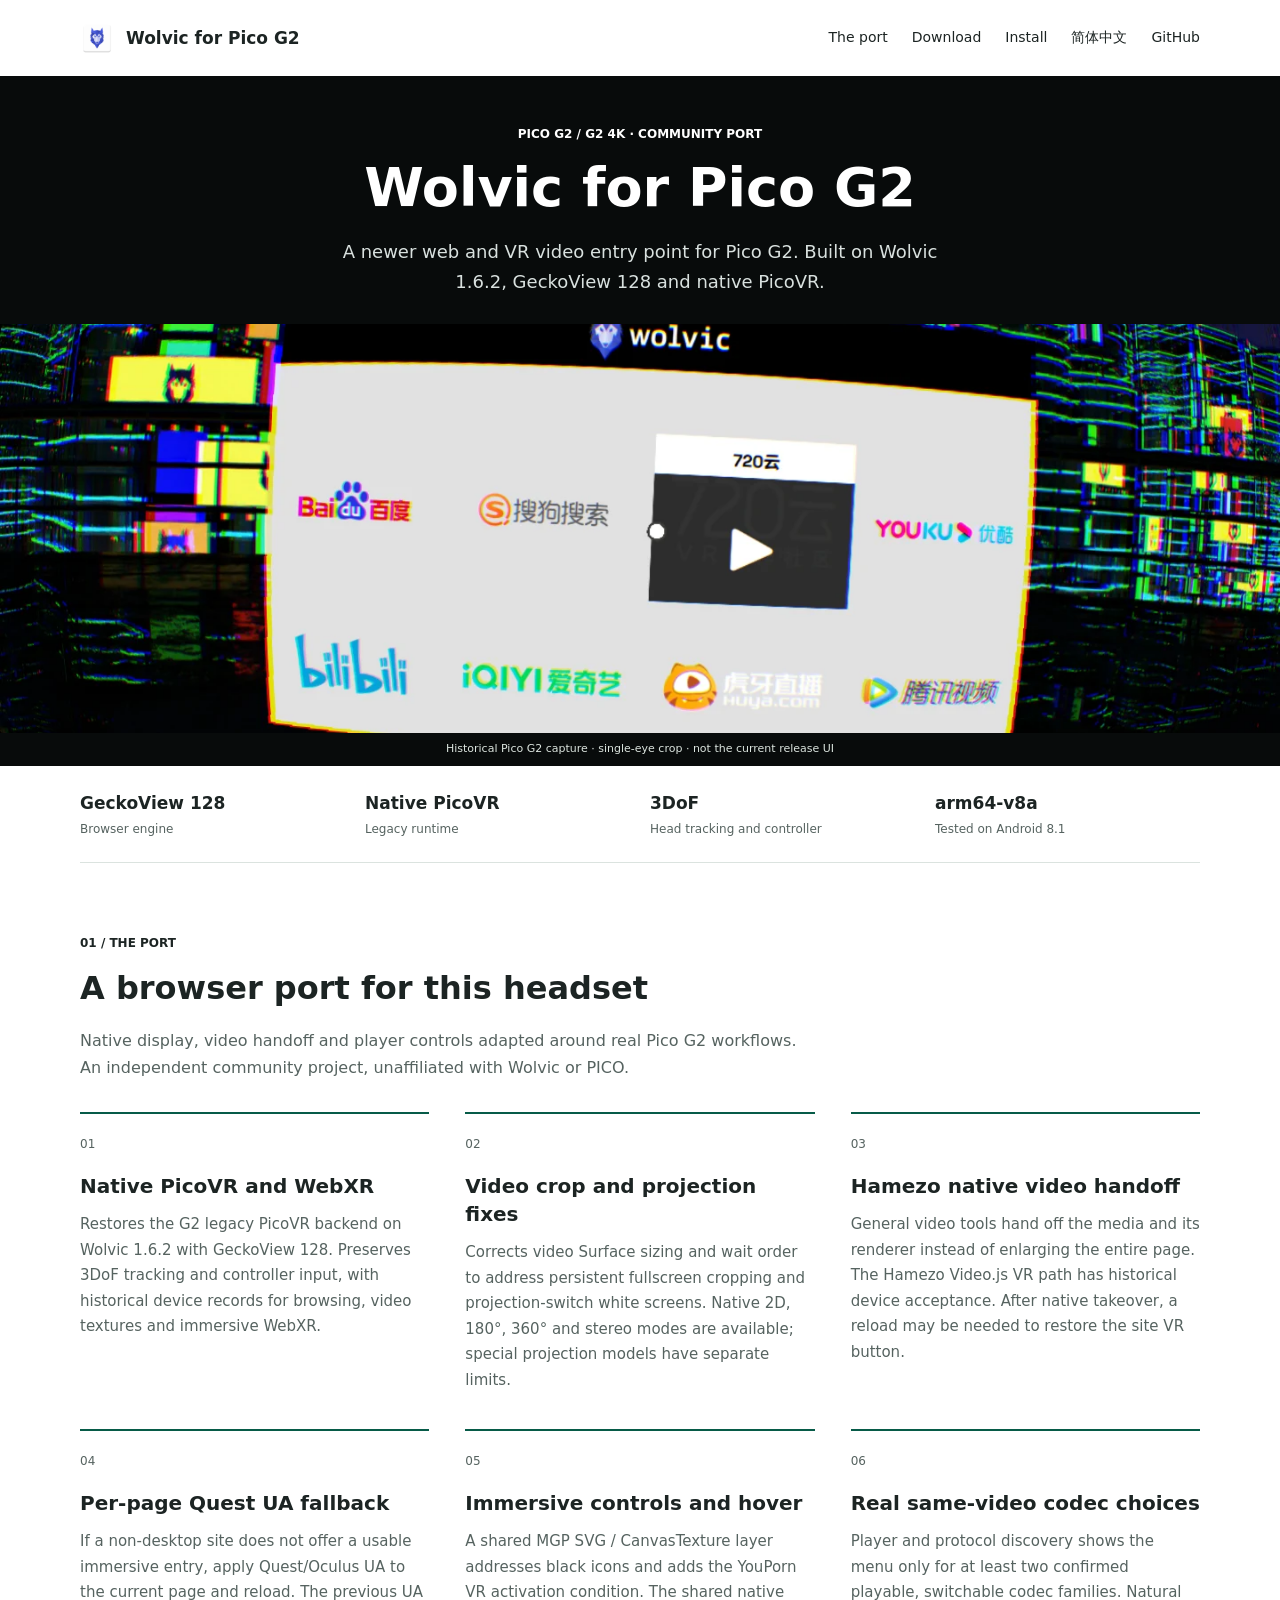
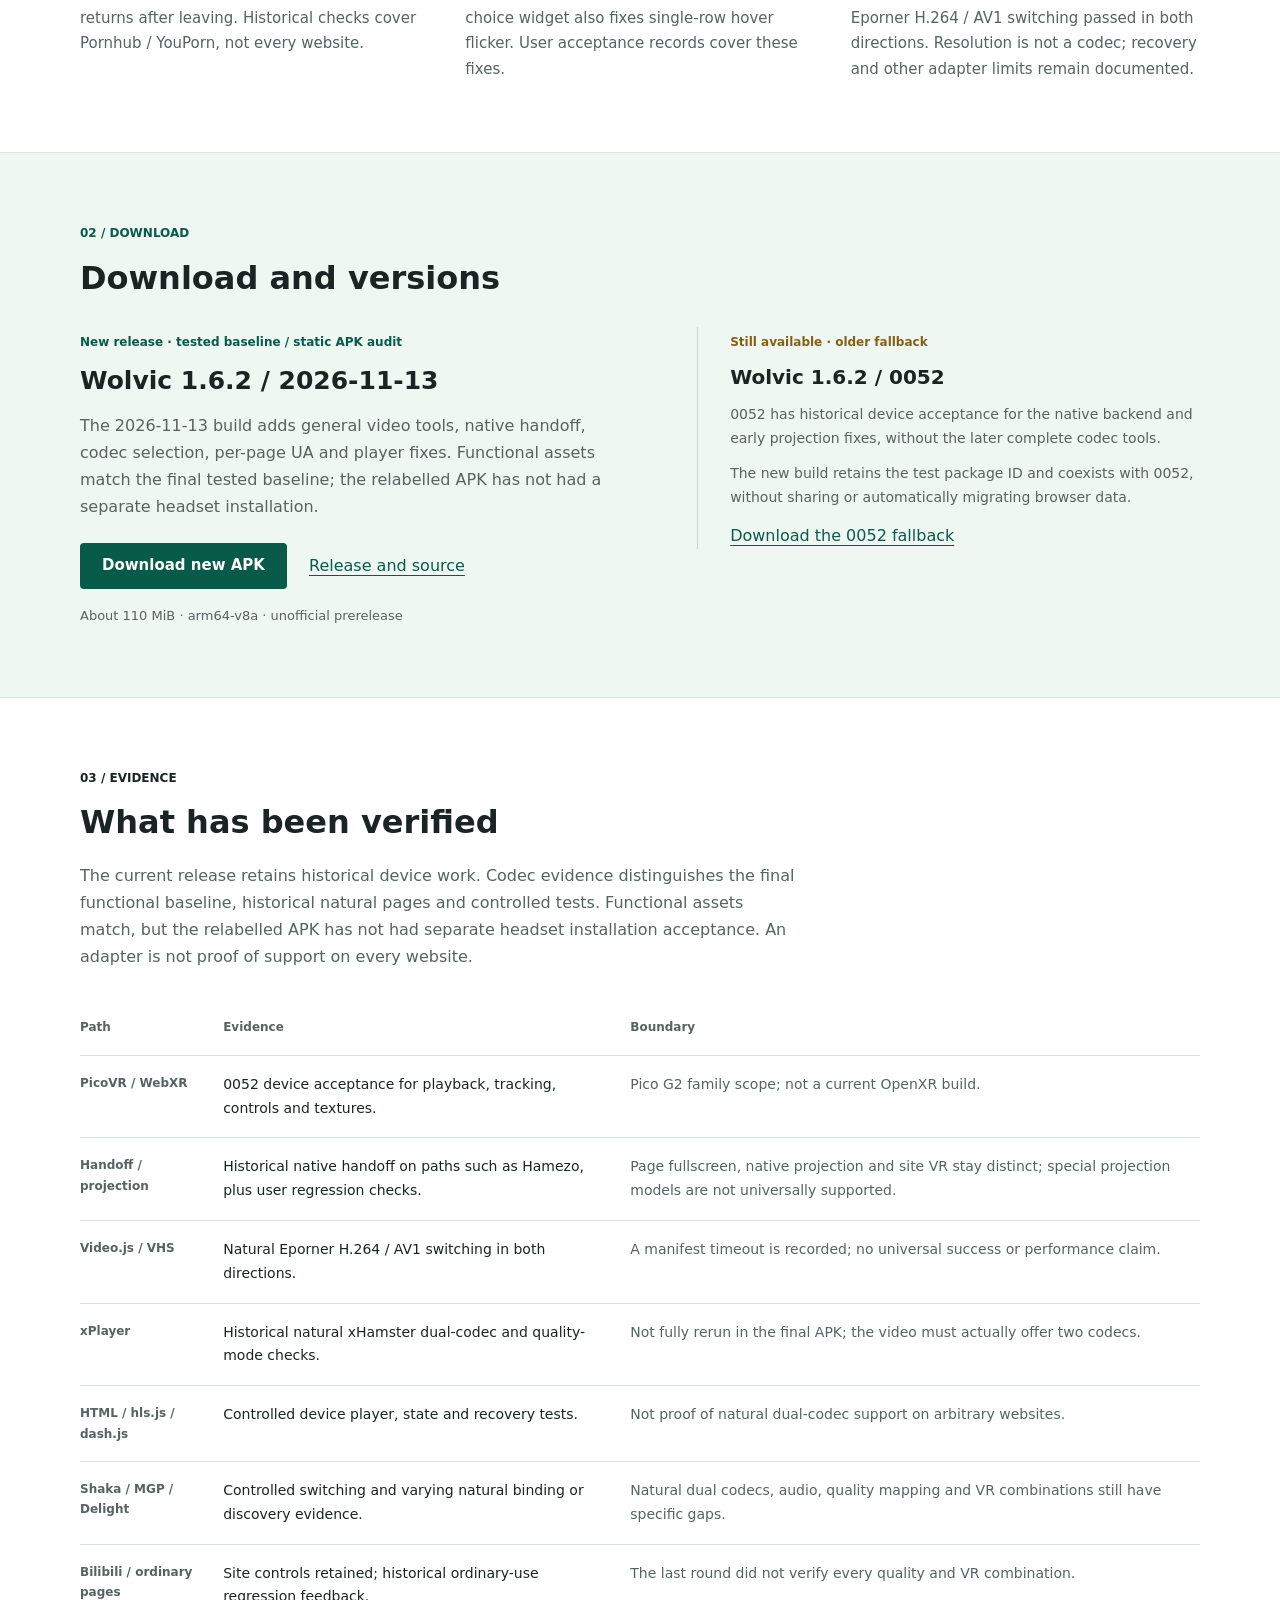
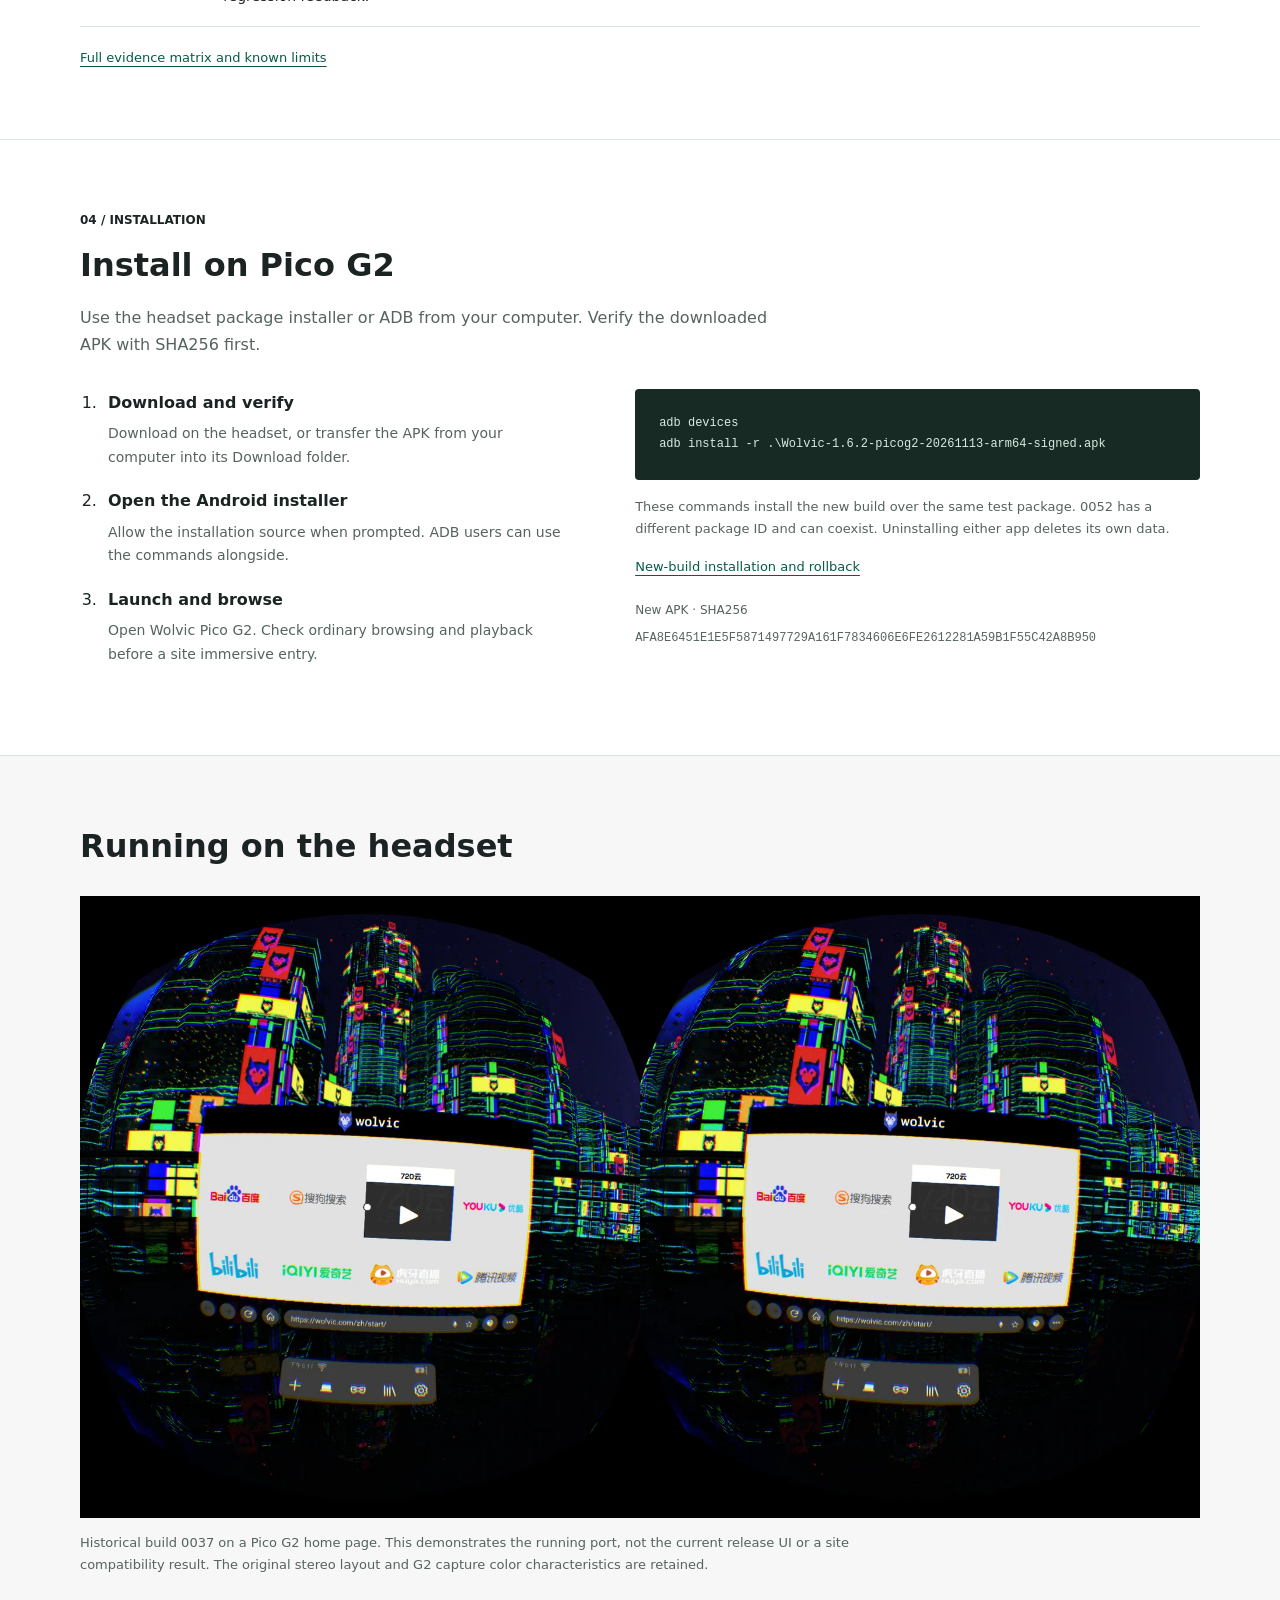
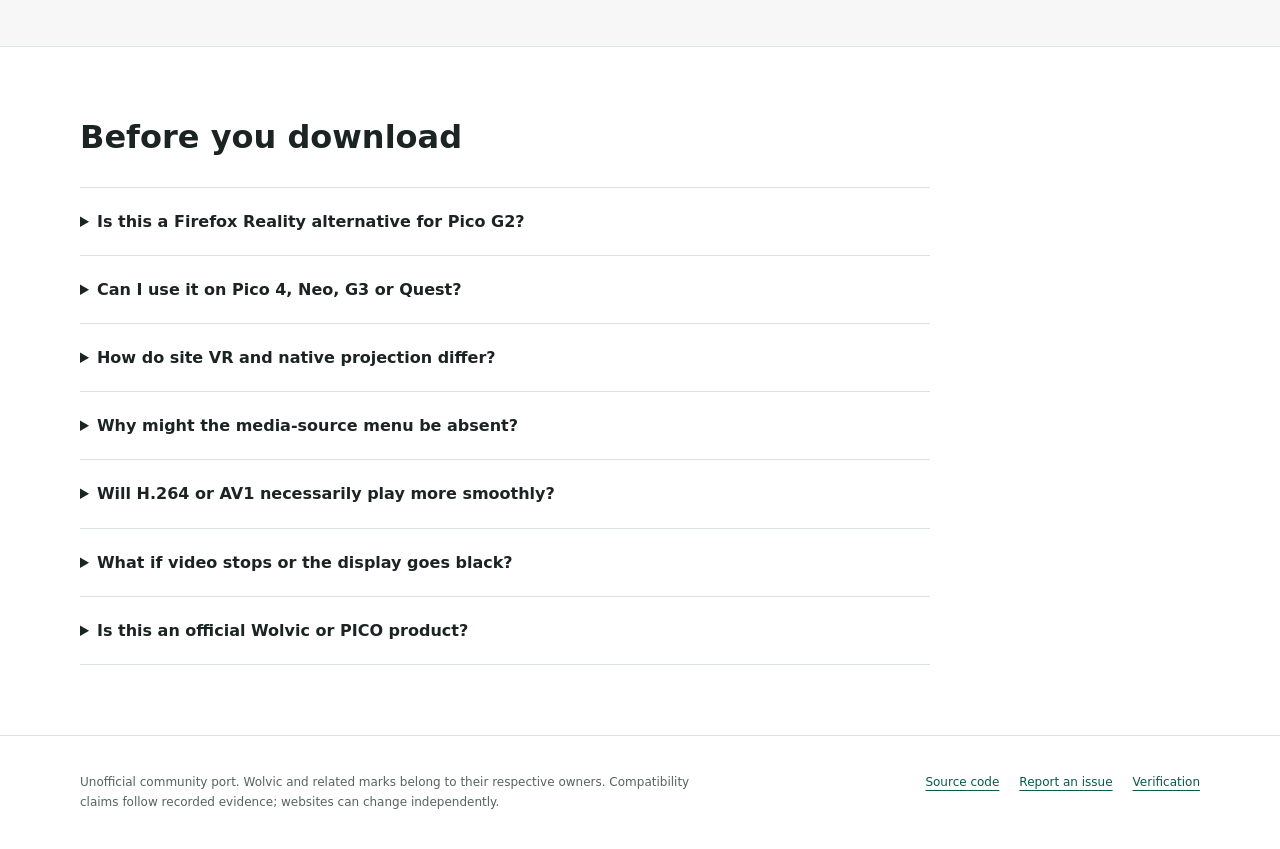
==== commit 5d057afb: "Rewrite release introduction and showcase concrete Pico G2 adaptations" ====
--- a/site/en/index.html
+++ b/site/en/index.html
@@ -3,8 +3,8 @@
 <head>
   <meta charset="utf-8">
   <meta name="viewport" content="width=device-width, initial-scale=1">
-  <title>Wolvic for Pico G2 | G2 / G2 4K VR Browser</title>
-  <meta name="description" content="An unofficial Wolvic browser for Pico G2 / G2 4K, with GeckoView 128, native PicoVR, 3DoF and WebXR video compatibility. Download the APK, installation guide and tested scope.">
+  <title>Wolvic for Pico G2 | G2 4K Browser / Firefox Reality Alternative</title>
+  <meta name="description" content="An unofficial Pico G2 / G2 4K browser and community Firefox Reality alternative. GeckoView 128, native PicoVR, WebXR, video handoff and codec selection. Download the APK and review installation, changes and tested scope.">
   <meta name="robots" content="index,follow,max-image-preview:large">
   <link rel="canonical" href="https://c-y-t-258.github.io/wolvic-pico-g2-port/en/">
   <link rel="alternate" hreflang="zh-CN" href="https://c-y-t-258.github.io/wolvic-pico-g2-port/">
@@ -12,8 +12,8 @@
   <link rel="alternate" hreflang="x-default" href="https://c-y-t-258.github.io/wolvic-pico-g2-port/">
   <meta property="og:type" content="website">
   <meta property="og:site_name" content="Wolvic for Pico G2">
-  <meta property="og:title" content="Wolvic for Pico G2 | G2 / G2 4K VR Browser">
-  <meta property="og:description" content="An unofficial Wolvic browser for Pico G2 / G2 4K, with GeckoView 128, native PicoVR, 3DoF and WebXR video compatibility. Download the APK, installation guide and tested scope.">
+  <meta property="og:title" content="Wolvic for Pico G2 | G2 4K Browser / Firefox Reality Alternative">
+  <meta property="og:description" content="An unofficial Pico G2 / G2 4K browser and community Firefox Reality alternative. GeckoView 128, native PicoVR, WebXR, video handoff and codec selection. Download the APK and review installation, changes and tested scope.">
   <meta property="og:url" content="https://c-y-t-258.github.io/wolvic-pico-g2-port/en/">
   <meta property="og:locale" content="en_US">
   <meta property="og:image" content="https://c-y-t-258.github.io/wolvic-pico-g2-port/assets/social-preview.png">
@@ -21,13 +21,13 @@
   <meta property="og:image:height" content="630">
   <meta property="og:image:alt" content="Wolvic for Pico G2 — GeckoView 128 / native PicoVR">
   <meta name="twitter:card" content="summary_large_image">
-  <meta name="twitter:title" content="Wolvic for Pico G2 | G2 / G2 4K VR Browser">
-  <meta name="twitter:description" content="An unofficial Wolvic browser for Pico G2 / G2 4K, with GeckoView 128, native PicoVR, 3DoF and WebXR video compatibility. Download the APK, installation guide and tested scope.">
+  <meta name="twitter:title" content="Wolvic for Pico G2 | G2 4K Browser / Firefox Reality Alternative">
+  <meta name="twitter:description" content="An unofficial Pico G2 / G2 4K browser and community Firefox Reality alternative. GeckoView 128, native PicoVR, WebXR, video handoff and codec selection. Download the APK and review installation, changes and tested scope.">
   <meta name="twitter:image" content="https://c-y-t-258.github.io/wolvic-pico-g2-port/assets/social-preview.png">
   <meta name="theme-color" content="#075b48">
   <link rel="icon" href="../assets/wolvic-icon.png" type="image/png">
   <link rel="stylesheet" href="../assets/style.css">
-  <script type="application/ld+json">{"@context":"https://schema.org","@type":"SoftwareApplication","name":"Wolvic for Pico G2","alternateName":["Pico G2 Wolvic browser","Pico G2 浏览器"],"applicationCategory":"BrowserApplication","operatingSystem":"Android (Pico G2, arm64-v8a)","description":"An unofficial Wolvic browser for Pico G2 / G2 4K, with GeckoView 128, native PicoVR, 3DoF and WebXR video compatibility. Download the APK, installation guide and tested scope.","url":"https://c-y-t-258.github.io/wolvic-pico-g2-port/en/","image":"https://c-y-t-258.github.io/wolvic-pico-g2-port/assets/wolvic-icon.png","softwareVersion":"1.6.2-picog2-20261113","downloadUrl":"https://github.com/C-Y-T-258/wolvic-pico-g2-port/releases/download/picog2-1.6.2-20261113/Wolvic-1.6.2-picog2-20261113-arm64-signed.apk","author":{"@type":"Person","name":"C-Y-T-258","url":"https://github.com/C-Y-T-258"},"offers":{"@type":"Offer","price":"0","priceCurrency":"USD"},"license":"https://github.com/C-Y-T-258/wolvic-pico-g2-port/blob/main/LICENSE","isBasedOn":"https://github.com/Igalia/wolvic"}</script>
+  <script type="application/ld+json">{"@context":"https://schema.org","@type":"SoftwareApplication","name":"Wolvic for Pico G2","alternateName":["Pico G2 Wolvic browser","Pico G2 浏览器"],"applicationCategory":"BrowserApplication","operatingSystem":"Android (Pico G2, arm64-v8a)","description":"An unofficial Pico G2 / G2 4K browser and community Firefox Reality alternative. GeckoView 128, native PicoVR, WebXR, video handoff and codec selection. Download the APK and review installation, changes and tested scope.","url":"https://c-y-t-258.github.io/wolvic-pico-g2-port/en/","image":"https://c-y-t-258.github.io/wolvic-pico-g2-port/assets/wolvic-icon.png","inLanguage":"en","sameAs":"https://github.com/C-Y-T-258/wolvic-pico-g2-port","mainEntityOfPage":"https://c-y-t-258.github.io/wolvic-pico-g2-port/en/","softwareVersion":"1.6.2-picog2-20261113","downloadUrl":"https://github.com/C-Y-T-258/wolvic-pico-g2-port/releases/download/picog2-1.6.2-20261113/Wolvic-1.6.2-picog2-20261113-arm64-signed.apk","author":{"@type":"Person","name":"C-Y-T-258","url":"https://github.com/C-Y-T-258"},"offers":{"@type":"Offer","price":"0","priceCurrency":"USD"},"license":"https://github.com/C-Y-T-258/wolvic-pico-g2-port/blob/main/LICENSE","isBasedOn":"https://github.com/Igalia/wolvic"}</script>
 </head>
 <body>
   <a class="skip" href="#main">Skip to content</a>
@@ -43,12 +43,12 @@
     <section class="hero" aria-labelledby="title">
       <img class="hero-image" src="../assets/headset-single-eye.webp" alt="Historical Wolvic home page running inside the Pico G2 virtual environment" width="1440" height="1040" fetchpriority="high">
       <div class="hero-copy"><span class="eyebrow">Pico G2 / G2 4K · Community port</span><h1 id="title">Wolvic for Pico G2</h1><p>A newer web and VR video entry point for Pico G2. Built on Wolvic 1.6.2, GeckoView 128 and native PicoVR.</p></div>
-      <p class="image-note">Historical Pico G2 capture · single-eye crop · not the final candidate</p>
+      <p class="image-note">Historical Pico G2 capture · single-eye crop · not the current release UI</p>
     </section>
     <div class="wrap specbar"><div><strong>GeckoView 128</strong><span>Browser engine</span></div><div><strong>Native PicoVR</strong><span>Legacy runtime</span></div><div><strong>3DoF</strong><span>Head tracking and controller</span></div><div><strong>arm64-v8a</strong><span>Tested on Android 8.1</span></div></div>
     <section id="results" class="section"><div class="wrap">
       <span class="eyebrow">01 / The port</span><h2>A browser port for this headset</h2><p class="section-lead">Native display, video handoff and player controls adapted around real Pico G2 workflows. An independent community project, unaffiliated with Wolvic or PICO.</p>
-      <div class="features"><article class="feature"><span class="number">01</span><h3>Native display and WebXR</h3><p>Restores the legacy PicoVR backend with GeckoView 128, G2 head tracking and controller input. Historical device records cover browsing, video textures and immersive WebXR.</p></article><article class="feature"><span class="number">02</span><h3>Video projection and handoff</h3><p>Native 2D, 180°, 360° and stereo projection, with early crop and projection white-screen fixes. Later candidates add general video handoff, per-page Quest UA and shared player-control fixes.</p></article><article class="feature"><span class="number">03</span><h3>Evidence-based codec selection</h3><p>The new candidate discovers same-content codecs through player and protocol APIs. It separates codec from resolution, shows only confirmed playable alternatives and verifies switches with state protection and recovery.</p></article></div>
+      <div class="features"><article class="feature"><span class="number">01</span><h3>Native PicoVR and WebXR</h3><p>Restores the G2 legacy PicoVR backend on Wolvic 1.6.2 with GeckoView 128. Preserves 3DoF tracking and controller input, with historical device records for browsing, video textures and immersive WebXR.</p></article><article class="feature"><span class="number">02</span><h3>Video crop and projection fixes</h3><p>Corrects video Surface sizing and wait order to address persistent fullscreen cropping and projection-switch white screens. Native 2D, 180°, 360° and stereo modes are available; special projection models have separate limits.</p></article><article class="feature"><span class="number">03</span><h3>Hamezo native video handoff</h3><p>General video tools hand off the media and its renderer instead of enlarging the entire page. The Hamezo Video.js VR path has historical device acceptance. After native takeover, a reload may be needed to restore the site VR button.</p></article><article class="feature"><span class="number">04</span><h3>Per-page Quest UA fallback</h3><p>If a non-desktop site does not offer a usable immersive entry, apply Quest/Oculus UA to the current page and reload. The previous UA returns after leaving. Historical checks cover Pornhub / YouPorn, not every website.</p></article><article class="feature"><span class="number">05</span><h3>Immersive controls and hover</h3><p>A shared MGP SVG / CanvasTexture layer addresses black icons and adds the YouPorn VR activation condition. The shared native choice widget also fixes single-row hover flicker. User acceptance records cover these fixes.</p></article><article class="feature"><span class="number">06</span><h3>Real same-video codec choices</h3><p>Player and protocol discovery shows the menu only for at least two confirmed playable, switchable codec families. Natural Eporner H.264 / AV1 switching passed in both directions. Resolution is not a codec; recovery and other adapter limits remain documented.</p></article></div>
     </div></section>
     <section id="download" class="section download-band"><div class="wrap">
       <div class="section-title"><div><span class="eyebrow">02 / Download</span><h2>Download and versions</h2></div></div>
@@ -59,7 +59,7 @@
       </article><article class="candidate"><span class="status pending">Still available · older fallback</span><h3>Wolvic 1.6.2 / 0052</h3><p>0052 has historical device acceptance for the native backend and early projection fixes, without the later complete codec tools.</p><p>The new build retains the test package ID and coexists with 0052, without sharing or automatically migrating browser data.</p><a href="https://github.com/C-Y-T-258/wolvic-pico-g2-port/releases/tag/picog2-1.6.2-0052">Download the 0052 fallback</a></article></div>
     </div></section>
     <section id="coverage" class="section"><div class="wrap">
-      <span class="eyebrow">03 / Evidence</span><h2>What has been verified</h2><p class="section-lead">Published builds, later candidates and controlled tests have different evidence. An implemented adapter is not proof of codec switching on every website.</p>
+      <span class="eyebrow">03 / Evidence</span><h2>What has been verified</h2><p class="section-lead">The current release retains historical device work. Codec evidence distinguishes the final functional baseline, historical natural pages and controlled tests. Functional assets match, but the relabelled APK has not had separate headset installation acceptance. An adapter is not proof of support on every website.</p>
       <div class="table-scroll" role="region" aria-label="What has been verified" tabindex="0"><table><thead><tr><th scope="col">Path</th><th scope="col">Evidence</th><th scope="col">Boundary</th></tr></thead><tbody><tr><th scope="row">PicoVR / WebXR</th><td data-label="Evidence">0052 device acceptance for playback, tracking, controls and textures.</td><td data-label="Boundary">Pico G2 family scope; not a current OpenXR build.</td></tr><tr><th scope="row">Handoff / projection</th><td data-label="Evidence">Historical native handoff on paths such as Hamezo, plus user regression checks.</td><td data-label="Boundary">Page fullscreen, native projection and site VR stay distinct; special projection models are not universally supported.</td></tr><tr><th scope="row">Video.js / VHS</th><td data-label="Evidence">Natural Eporner H.264 / AV1 switching in both directions.</td><td data-label="Boundary">A manifest timeout is recorded; no universal success or performance claim.</td></tr><tr><th scope="row">xPlayer</th><td data-label="Evidence">Historical natural xHamster dual-codec and quality-mode checks.</td><td data-label="Boundary">Not fully rerun in the final APK; the video must actually offer two codecs.</td></tr><tr><th scope="row">HTML / hls.js / dash.js</th><td data-label="Evidence">Controlled device player, state and recovery tests.</td><td data-label="Boundary">Not proof of natural dual-codec support on arbitrary websites.</td></tr><tr><th scope="row">Shaka / MGP / Delight</th><td data-label="Evidence">Controlled switching and varying natural binding or discovery evidence.</td><td data-label="Boundary">Natural dual codecs, audio, quality mapping and VR combinations still have specific gaps.</td></tr><tr><th scope="row">Bilibili / ordinary pages</th><td data-label="Evidence">Site controls retained; historical ordinary-use regression feedback.</td><td data-label="Boundary">The last round did not verify every quality and VR combination.</td></tr></tbody></table></div>
       <p class="evidence-note"><a href="https://github.com/C-Y-T-258/wolvic-pico-g2-port/blob/main/docs/RELEASE_20261113.md">Full evidence matrix and known limits</a></p>
     </div></section>
@@ -71,9 +71,9 @@
       <div class="checksum">New APK · SHA256<code>AFA8E6451E1E5F5871497729A161F7834606E6FE2612281A59B1F55C42A8B950</code></div></div></div>
     </div></section>
     <section class="section gallery"><div class="wrap"><div class="section-title"><h2>Running on the headset</h2></div>
-      <figure><a href="../assets/headset-stereo.webp"><img src="../assets/headset-stereo.webp" alt="Stereo screenshot of Wolvic build 0037 running on Pico G2" width="1920" height="1067" loading="lazy"></a><figcaption>Historical build 0037 on a Pico G2 home page. This demonstrates the running port, not the new candidate UI or a site compatibility result. The original stereo layout and G2 capture color characteristics are retained.</figcaption></figure>
+      <figure><a href="../assets/headset-stereo.webp"><img src="../assets/headset-stereo.webp" alt="Stereo screenshot of Wolvic build 0037 running on Pico G2" width="1920" height="1067" loading="lazy"></a><figcaption>Historical build 0037 on a Pico G2 home page. This demonstrates the running port, not the current release UI or a site compatibility result. The original stereo layout and G2 capture color characteristics are retained.</figcaption></figure>
     </div></section>
-    <section id="faq" class="section"><div class="wrap"><h2>Before you download</h2><div class="faq" style="margin-top:28px"><details><summary>Is this a Firefox Reality alternative for Pico G2?</summary><p>It is a community alternative based on Wolvic 1.6.2 and GeckoView 128. It brings a newer web engine to Pico G2, without promising compatibility with every modern website or streaming service.</p></details><details><summary>Can I use it on Pico 4, Neo, G3 or Quest?</summary><p>This port targets the Pico G2 / G2 4K family. The tested device is a G2 running Android 8.1; builds are arm64 only. Other headsets are unverified and should use their officially supported browser.</p></details><details><summary>Why might the media-source menu be absent?</summary><p>Codec selection requires at least two verified playable codecs for the same content. Single codecs, resolution-only choices, unknown identity or unsupported playback stay hidden. The older 0052 build does not include the complete codec tools.</p></details><details><summary>Will H.264 or AV1 necessarily play more smoothly?</summary><p>No. Network, bitrate, resolution, player and device decoding support all affect playback. The recorded tests demonstrate switching on specific paths, not a controlled same-spec performance comparison.</p></details><details><summary>What if video stops or the display goes black?</summary><p>Separate network failures from decoding problems and test ordinary video first. A full headset reboot recovered a historical codec/Surface resource failure; that is a recovery method, not a proven permanent fix.</p></details><details><summary>Is this an official Wolvic or PICO product?</summary><p>No. This is a community legacy-device port using native PicoVR rather than the current picoxr OpenXR backend. Derived source is MPL-2.0; third-party components retain their own licenses.</p></details></div></div></section>
+    <section id="faq" class="section"><div class="wrap"><h2>Before you download</h2><div class="faq" style="margin-top:28px"><details><summary>Is this a Firefox Reality alternative for Pico G2?</summary><p>It is a community alternative based on Wolvic 1.6.2 and GeckoView 128. It brings a newer web engine to Pico G2, without promising compatibility with every modern website or streaming service.</p></details><details><summary>Can I use it on Pico 4, Neo, G3 or Quest?</summary><p>This port targets the Pico G2 / G2 4K family. The tested device is a G2 running Android 8.1; builds are arm64 only. Other headsets are unverified and should use their officially supported browser.</p></details><details><summary>How do site VR and native projection differ?</summary><p>Start playback on the ordinary page first. The site VR entry uses its own immersive player; the browser extension named “VR 视频工具” provides native projection and per-page UA. Page fullscreen, site VR and native projection are distinct paths. Operate the extension from the ordinary page. Native takeover of some renderers may require a reload before site VR works again.</p></details><details><summary>Why might the media-source menu be absent?</summary><p>Codec selection requires at least two verified playable codecs for the same content. Single codecs, resolution-only choices, unknown identity or unsupported playback stay hidden. The older 0052 build does not include the complete codec tools.</p></details><details><summary>Will H.264 or AV1 necessarily play more smoothly?</summary><p>No. Network, bitrate, resolution, player and device decoding support all affect playback. The recorded tests demonstrate switching on specific paths, not a controlled same-spec performance comparison.</p></details><details><summary>What if video stops or the display goes black?</summary><p>Separate network failures from decoding problems and test ordinary video first. A full headset reboot recovered a historical codec/Surface resource failure; that is a recovery method, not a proven permanent fix.</p></details><details><summary>Is this an official Wolvic or PICO product?</summary><p>No. This is a community legacy-device port using native PicoVR rather than the current picoxr OpenXR backend. Derived source is MPL-2.0; third-party components retain their own licenses.</p></details></div></div></section>
   </main>
   <footer class="wrap footer"><p>Unofficial community port. Wolvic and related marks belong to their respective owners. Compatibility claims follow recorded evidence; websites can change independently.</p><div class="footer-links"><a href="https://github.com/C-Y-T-258/wolvic-pico-g2-port">Source code</a><a href="https://github.com/C-Y-T-258/wolvic-pico-g2-port/issues">Report an issue</a><a href="https://github.com/C-Y-T-258/wolvic-pico-g2-port/blob/main/docs/VERIFICATION.md">Verification</a></div></footer>
 </body>
